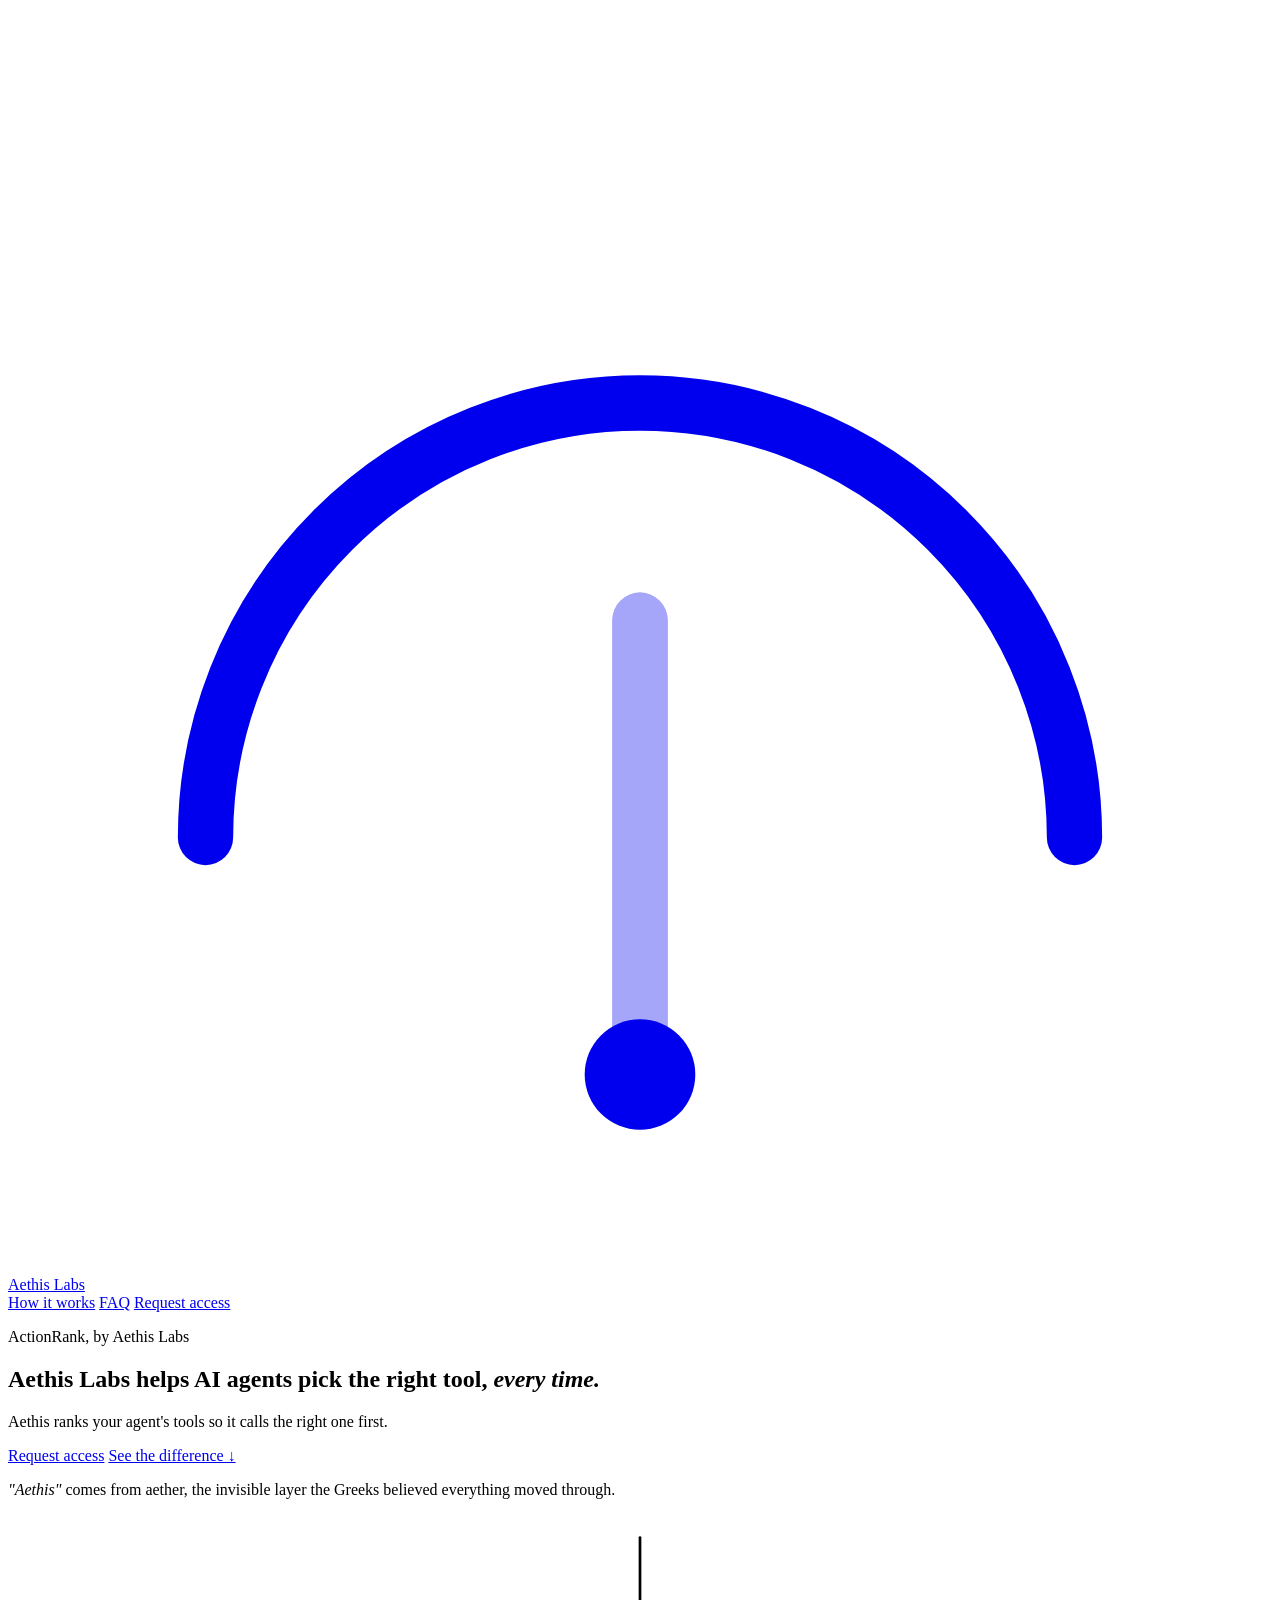
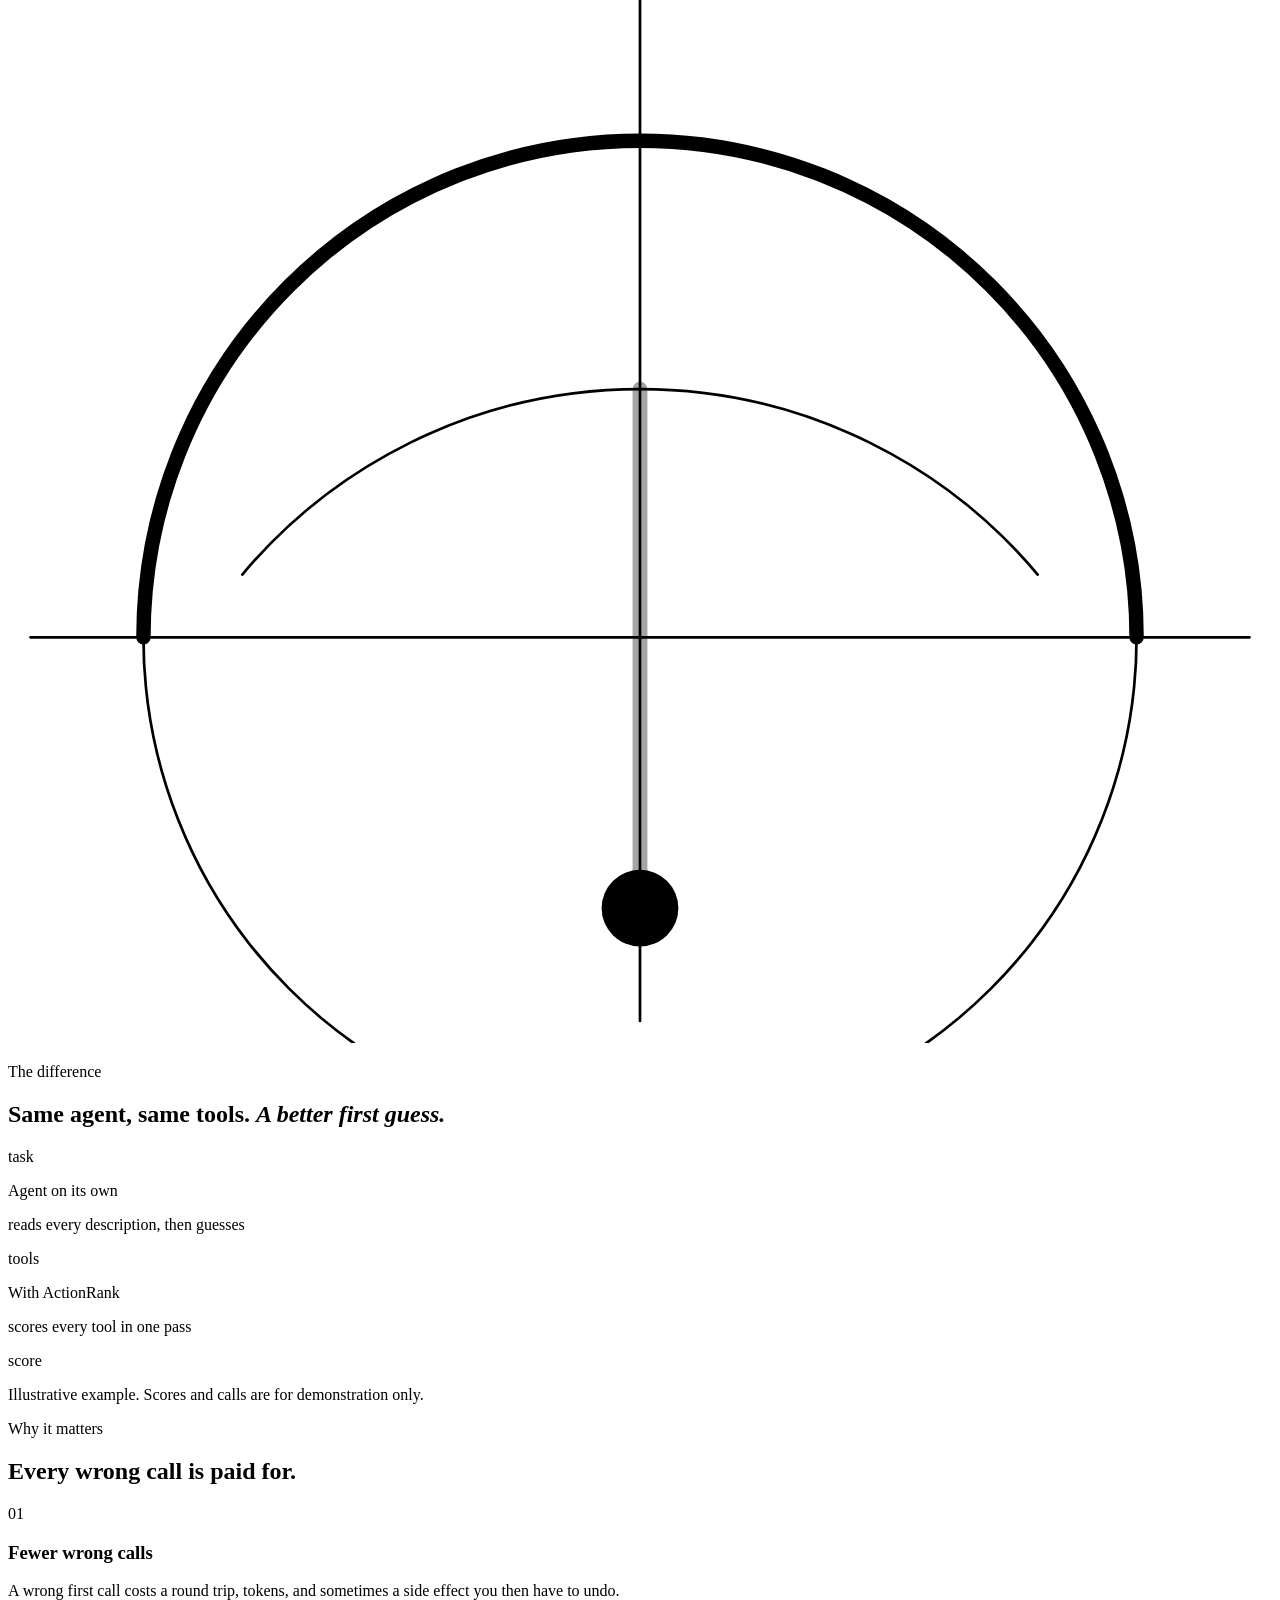
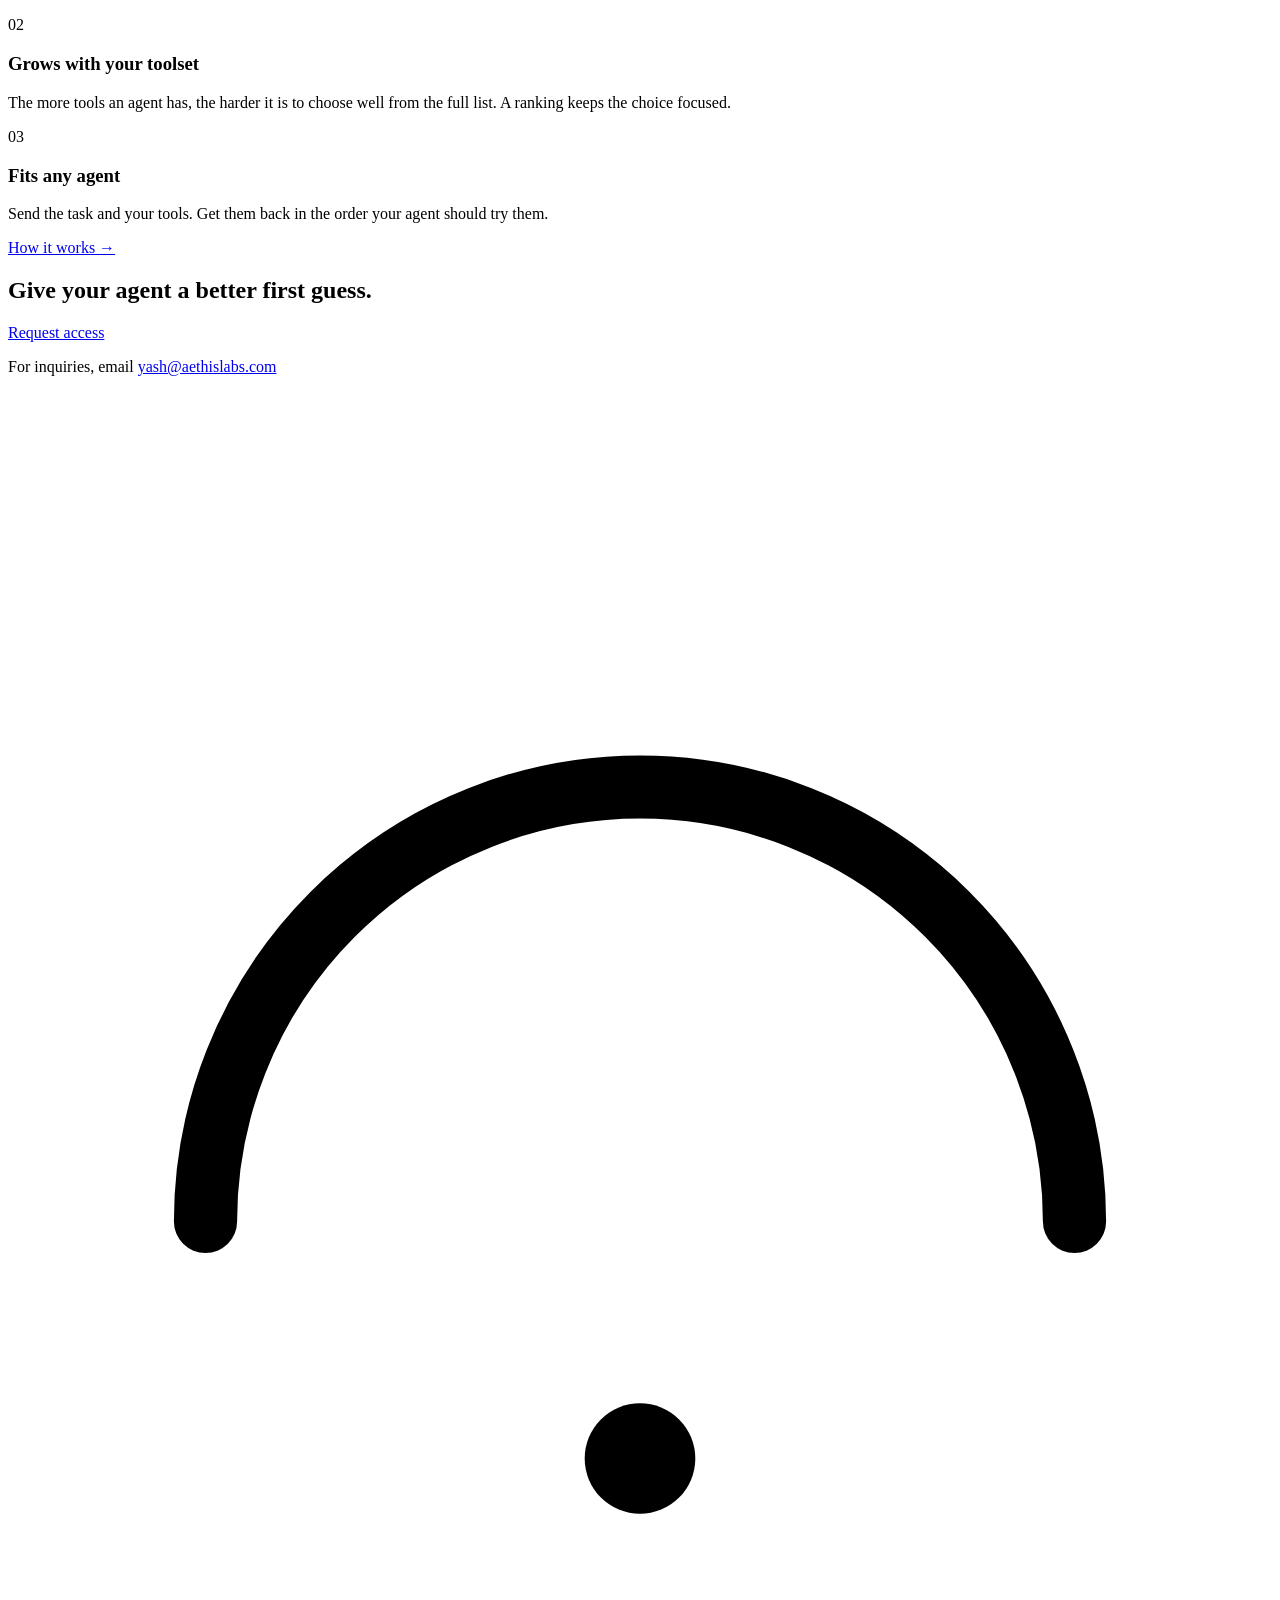
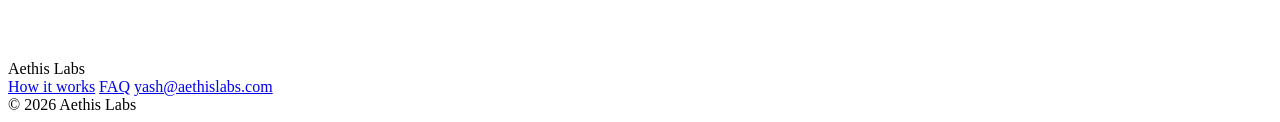
==== public/index.html @ 35ee0dd5 "feat: animated logo construction, split how-it-works and FAQ into pages Co-Authored-By: Claude Opus " ====
<!doctype html>
<html lang="en">
<head>
  <meta charset="utf-8">
  <meta name="viewport" content="width=device-width, initial-scale=1">
  <title>Aethis Labs</title>
  <meta name="description" content="Aethis Labs makes ActionRank, an API that ranks an AI agent's tools for a given task so it calls the right one first.">
  <link rel="icon" href="/favicon.svg" type="image/svg+xml">
  <link rel="preconnect" href="https://fonts.googleapis.com">
  <link rel="preconnect" href="https://fonts.gstatic.com" crossorigin>
  <link href="https://fonts.googleapis.com/css2?family=EB+Garamond:ital,wght@0,400;0,500;1,400&display=swap" rel="stylesheet">
  <link rel="stylesheet" href="/styles.css">
</head>
<body>
  <header class="site-header wrap">
    <a class="brand" href="/" aria-label="Aethis Labs home">
      <svg class="logo build" viewBox="0 0 32 32" fill="none" stroke-linecap="round" aria-hidden="true">
        <path class="b-arc" d="M5 21 A11 11 0 0 1 27 21" stroke="currentColor" stroke-width="1.4" pathLength="1"/>
        <g opacity=".35" stroke="currentColor" stroke-width="1.4">
          <line class="b-ray-l" x1="16" y1="27" x2="16" y2="15.5"/>
          <line class="b-ray-r" x1="16" y1="27" x2="16" y2="15.5"/>
        </g>
        <line class="b-ray-c" x1="16" y1="27" x2="16" y2="12.5" stroke="var(--accent)" stroke-width="1.6" pathLength="1"/>
        <circle class="b-star" cx="16" cy="10" r="2.4" fill="var(--accent)"/>
        <circle class="b-origin" cx="16" cy="27" r="1.4" fill="currentColor"/>
      </svg>
      <span>Aethis Labs</span>
    </a>
    <nav class="nav" aria-label="Primary">
      <a href="/how-it-works/">How it works</a>
      <a href="/faq/">FAQ</a>
      <a class="nav-cta" href="mailto:yash@aethislabs.com?subject=ActionRank%20access">Request access</a>
    </nav>
  </header>

  <main>
    <section class="hero wrap">
      <div class="hero-copy">
        <p class="eyebrow">ActionRank, by Aethis Labs</p>
        <h1>Aethis Labs helps AI agents pick the right tool, <em>every time.</em></h1>
        <p class="sub">Aethis ranks your agent's tools so it calls the right one first.</p>
        <div class="actions">
          <a class="button" href="mailto:yash@aethislabs.com?subject=ActionRank%20access">Request access</a>
          <a class="text-link" href="#demo">See the difference &darr;</a>
        </div>
        <p class="etymology"><em>"Aethis"</em> comes from aether, the invisible layer the Greeks believed everything moved through.</p>
      </div>

      <svg class="hero-mark build" viewBox="2 5 28 25" fill="none" stroke-linecap="round" aria-hidden="true">
        <g stroke="currentColor" stroke-width=".06">
          <circle class="b-guide" cx="16" cy="21" r="11" pathLength="1"/>
          <path class="b-guide b-guide-2" d="M7.19 19.61 A11.5 11.5 0 0 1 24.81 19.61" pathLength="1"/>
          <line class="b-guide" x1="2.5" y1="21" x2="29.5" y2="21" pathLength="1"/>
          <line class="b-guide b-guide-2" x1="16" y1="29.5" x2="16" y2="5.5" pathLength="1"/>
        </g>
        <path class="b-arc" d="M5 21 A11 11 0 0 1 27 21" stroke="currentColor" stroke-width=".32" pathLength="1"/>
        <g class="b-tracer"><circle cx="5" cy="21" r=".55" fill="var(--accent)"/></g>
        <g opacity=".35" stroke="currentColor" stroke-width=".32">
          <line class="b-ray-l" x1="16" y1="27" x2="16" y2="15.5"/>
          <line class="b-ray-r" x1="16" y1="27" x2="16" y2="15.5"/>
        </g>
        <line class="b-ray-c" x1="16" y1="27" x2="16" y2="12.5" stroke="var(--accent)" stroke-width=".38" pathLength="1"/>
        <circle class="b-ring" cx="16" cy="10" r="1.9" stroke="var(--accent)" stroke-width=".12"/>
        <circle class="b-star" cx="16" cy="10" r="1.9" fill="var(--accent)"/>
        <circle class="b-origin" cx="16" cy="27" r=".85" fill="currentColor"/>
      </svg>
    </section>

    <section class="section wrap" id="demo" aria-labelledby="demo-title">
      <div class="section-head">
        <p class="section-label">The difference</p>
        <h2 id="demo-title">Same agent, same tools. <em>A better first guess.</em></h2>
      </div>

      <div class="demo">
        <div class="demo-task">
          <span class="demo-label">task</span>
          <span class="demo-text" id="task-text"></span><span class="caret" aria-hidden="true"></span>
        </div>
        <div class="demo-cols">
          <div class="col col-reading" id="col-before">
            <div class="col-head">
              <div>
                <p class="col-title">Agent on its own</p>
                <p class="col-sub">reads every description, then guesses</p>
              </div>
              <span class="col-status" data-status></span>
            </div>
            <p class="dist-label">tools</p>
            <ol class="rows" data-rows></ol>
            <p class="log" data-log aria-hidden="true"></p>
            <div class="trail" data-trail></div>
          </div>
          <div class="col col-after" id="col-after">
            <div class="col-head">
              <div>
                <p class="col-title">With ActionRank</p>
                <p class="col-sub">scores every tool in one pass</p>
              </div>
              <span class="col-status" data-status></span>
            </div>
            <p class="dist-label">score</p>
            <ol class="rows" data-rows></ol>
            <p class="log" data-log aria-hidden="true"></p>
            <div class="trail" data-trail></div>
          </div>
        </div>
      </div>
      <p class="note">Illustrative example. Scores and calls are for demonstration only.</p>
    </section>

    <section class="section wrap" aria-labelledby="why-title">
      <div class="section-head">
        <p class="section-label">Why it matters</p>
        <h2 id="why-title">Every wrong call is paid for.</h2>
      </div>
      <div class="points">
        <div class="point">
          <span class="num">01</span>
          <h3>Fewer wrong calls</h3>
          <p>A wrong first call costs a round trip, tokens, and sometimes a side effect you then have to undo.</p>
        </div>
        <div class="point">
          <span class="num">02</span>
          <h3>Grows with your toolset</h3>
          <p>The more tools an agent has, the harder it is to choose well from the full list. A ranking keeps the choice focused.</p>
        </div>
        <div class="point">
          <span class="num">03</span>
          <h3>Fits any agent</h3>
          <p>Send the task and your tools. Get them back in the order your agent should try them.</p>
        </div>
      </div>
      <p class="more"><a class="text-link" href="/how-it-works/">How it works &rarr;</a></p>
    </section>

    <section class="closing wrap">
      <h2>Give your agent a better first guess.</h2>
      <a class="button" href="mailto:yash@aethislabs.com?subject=ActionRank%20access">Request access</a>
      <p class="contact">For inquiries, email <a href="mailto:yash@aethislabs.com">yash@aethislabs.com</a></p>
    </section>
  </main>

  <footer class="site-footer wrap">
    <span class="footer-brand">
      <svg class="logo" viewBox="0 0 32 32" fill="none" stroke-linecap="round" aria-hidden="true">
        <path d="M5 21 A11 11 0 0 1 27 21" stroke="currentColor" stroke-width="1.6"/>
        <line x1="16" y1="27" x2="16" y2="12.5" stroke="var(--accent)" stroke-width="1.8"/>
        <circle cx="16" cy="10" r="2.4" fill="var(--accent)"/>
        <circle cx="16" cy="27" r="1.4" fill="currentColor"/>
      </svg>
      Aethis Labs
    </span>
    <nav class="footer-nav" aria-label="Footer">
      <a href="/how-it-works/">How it works</a>
      <a href="/faq/">FAQ</a>
      <a href="mailto:yash@aethislabs.com">yash@aethislabs.com</a>
    </nav>
    <span>&copy; <span id="year">2026</span> Aethis Labs</span>
  </footer>

  <script src="/main.js"></script>
</body>
</html>
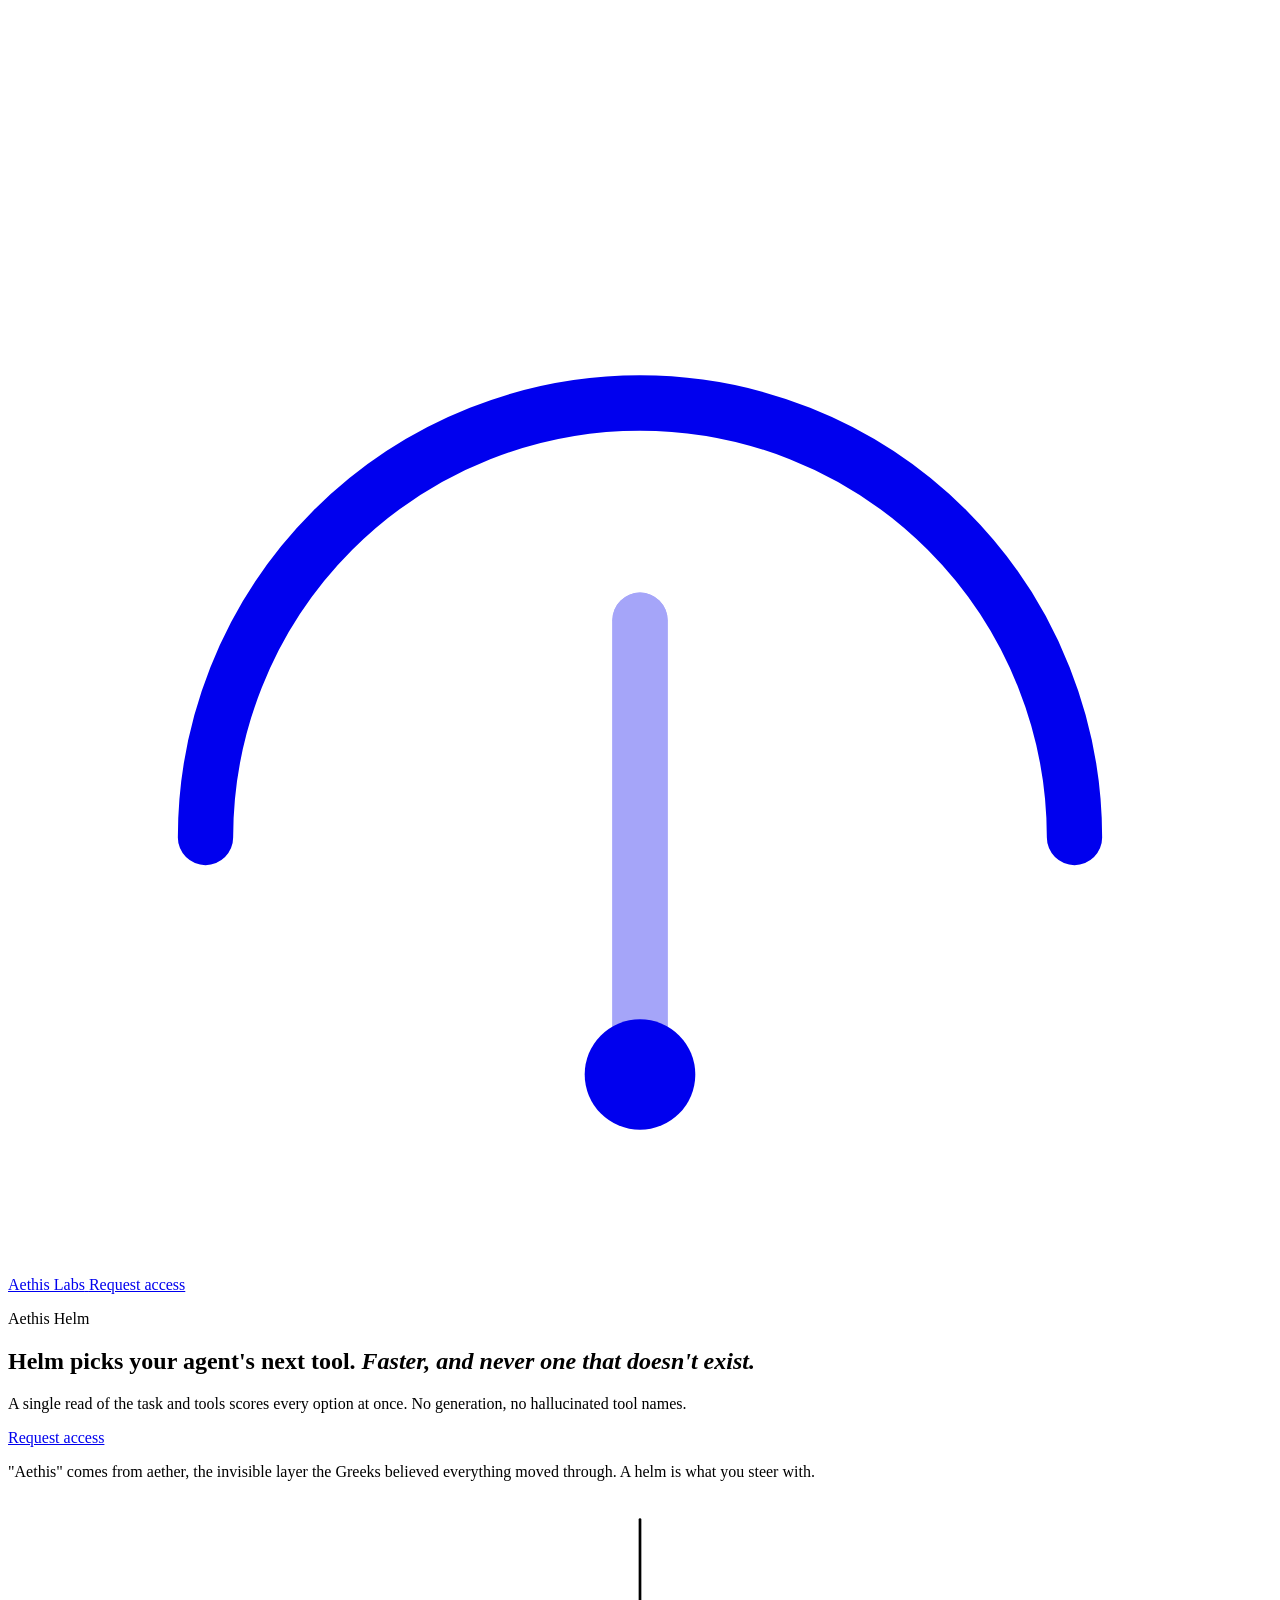
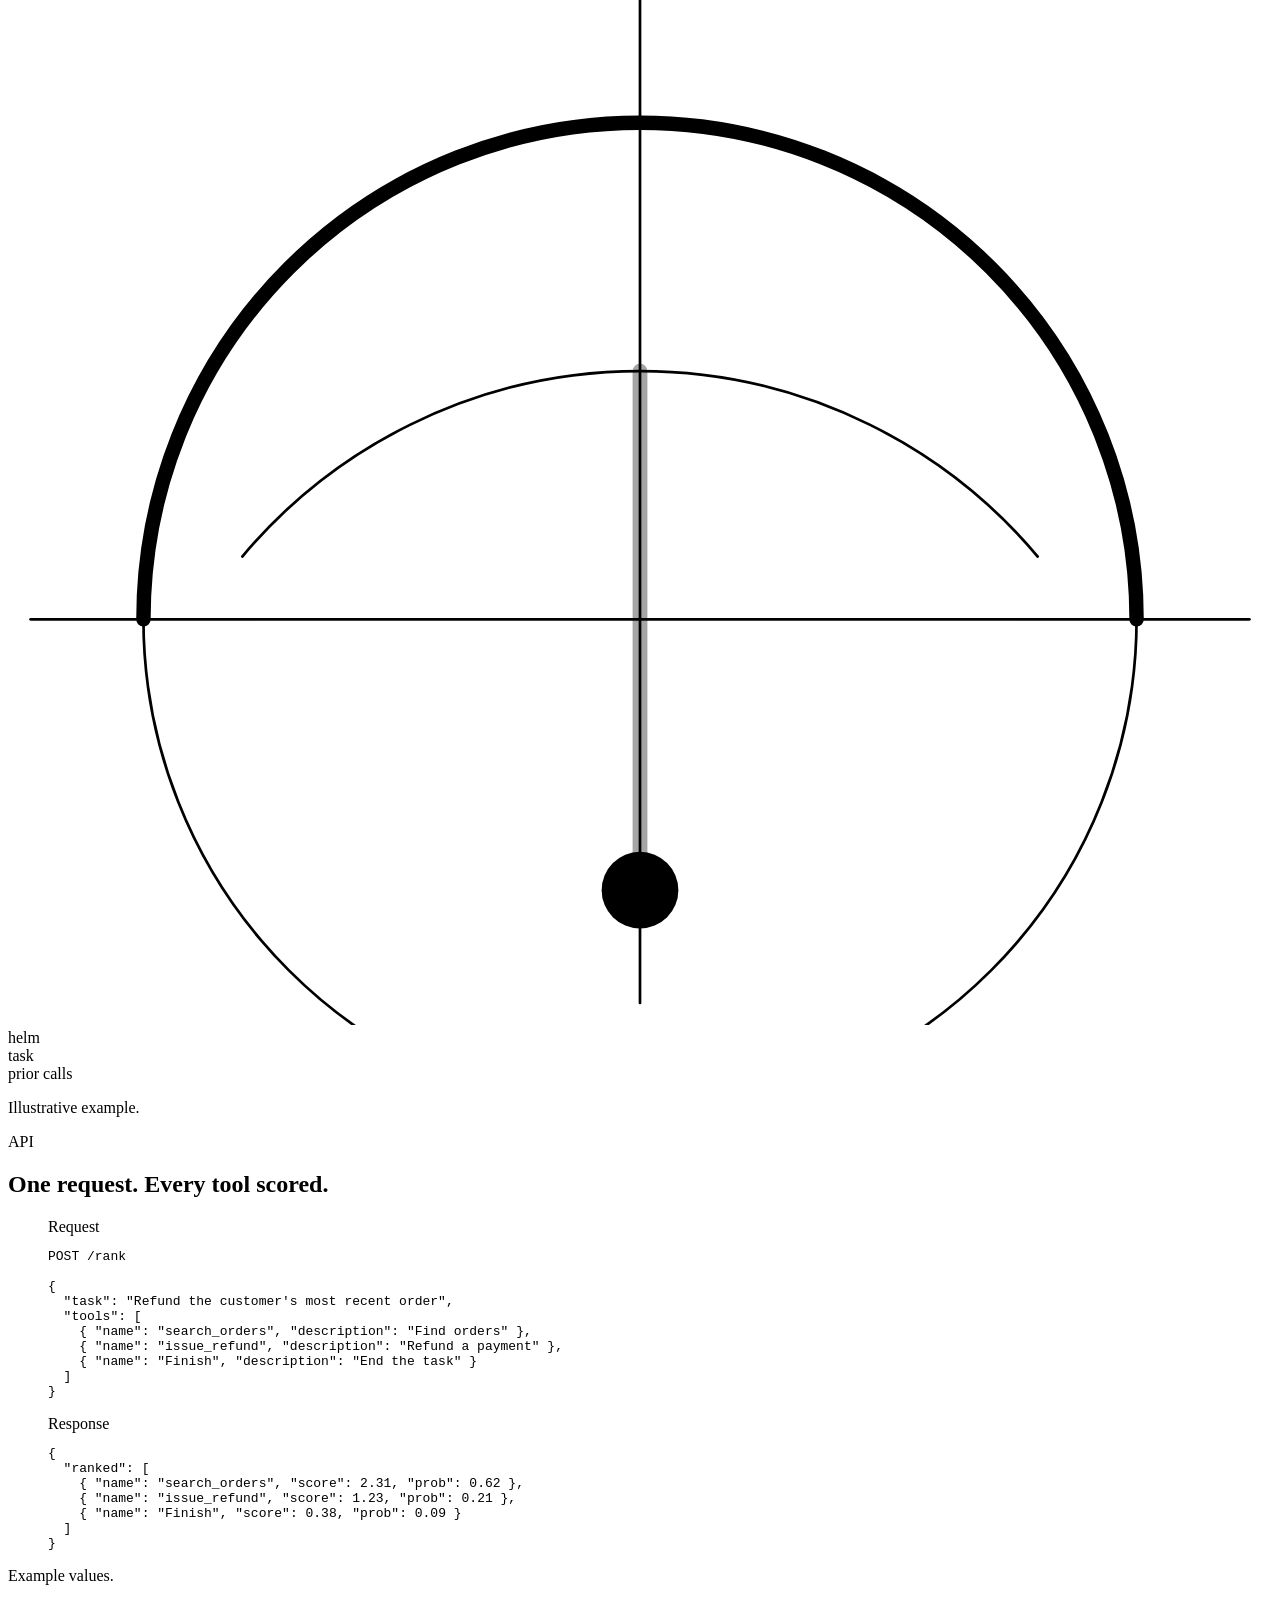
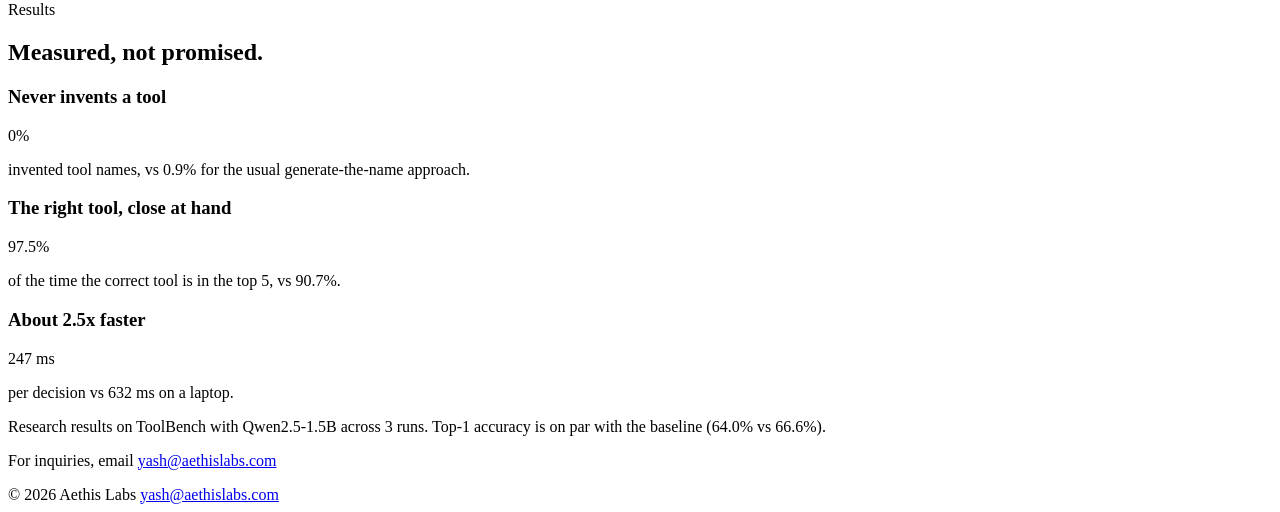
==== commit 014d32fe: "feat: redesign homepage for Aethis Helm Single-page layout with ranked-next-step demo, POST /rank ex" ====
--- a/public/index.html
+++ b/public/index.html
@@ -4,7 +4,8 @@
   <meta charset="utf-8">
   <meta name="viewport" content="width=device-width, initial-scale=1">
   <title>Aethis Labs</title>
-  <meta name="description" content="Aethis Labs makes ActionRank, an API that ranks an AI agent's tools for a given task so it calls the right one first.">
+  <meta name="description" content="Aethis Helm ranks an AI agent's tools for its next step. One read of the task and tools scores every option. No generation, no hallucinated tool names.">
+  <meta name="color-scheme" content="light dark">
   <link rel="icon" href="/favicon.svg" type="image/svg+xml">
   <link rel="preconnect" href="https://fonts.googleapis.com">
   <link rel="preconnect" href="https://fonts.gstatic.com" crossorigin>
@@ -26,24 +27,17 @@
       </svg>
       <span>Aethis Labs</span>
     </a>
-    <nav class="nav" aria-label="Primary">
-      <a href="/how-it-works/">How it works</a>
-      <a href="/faq/">FAQ</a>
-      <a class="nav-cta" href="mailto:yash@aethislabs.com?subject=ActionRank%20access">Request access</a>
-    </nav>
+    <a class="nav-cta" href="mailto:yash@aethislabs.com?subject=Aethis%20Helm%20access">Request access</a>
   </header>
 
   <main>
     <section class="hero wrap">
       <div class="hero-copy">
-        <p class="eyebrow">ActionRank, by Aethis Labs</p>
-        <h1>Aethis Labs helps AI agents pick the right tool, <em>every time.</em></h1>
-        <p class="sub">Aethis ranks your agent's tools so it calls the right one first.</p>
-        <div class="actions">
-          <a class="button" href="mailto:yash@aethislabs.com?subject=ActionRank%20access">Request access</a>
-          <a class="text-link" href="#demo">See the difference &darr;</a>
-        </div>
-        <p class="etymology"><em>"Aethis"</em> comes from aether, the invisible layer the Greeks believed everything moved through.</p>
+        <p class="eyebrow">Aethis Helm</p>
+        <h1>Helm picks your agent's next tool. <em>Faster, and never one that doesn't exist.</em></h1>
+        <p class="sub">A single read of the task and tools scores every option at once. No generation, no hallucinated tool names.</p>
+        <a class="button" href="mailto:yash@aethislabs.com?subject=Aethis%20Helm%20access">Request access</a>
+        <p class="etymology">"Aethis" comes from aether, the invisible layer the Greeks believed everything moved through. A helm is what you steer with.</p>
       </div>
 
       <svg class="hero-mark build" viewBox="2 5 28 25" fill="none" stroke-linecap="round" aria-hidden="true">
@@ -66,97 +60,91 @@
       </svg>
     </section>
 
-    <section class="section wrap" id="demo" aria-labelledby="demo-title">
-      <div class="section-head">
-        <p class="section-label">The difference</p>
-        <h2 id="demo-title">Same agent, same tools. <em>A better first guess.</em></h2>
+    <section class="demo-section wrap" aria-label="Aethis Helm demo">
+      <div class="demo">
+        <div class="demo-bar">
+          <span>helm</span>
+          <span class="demo-status" id="demo-status"></span>
+        </div>
+        <div class="demo-field">
+          <span class="field-label">task</span>
+          <span class="field-value"><span id="task-text"></span><span class="caret" aria-hidden="true"></span></span>
+        </div>
+        <div class="demo-field">
+          <span class="field-label">prior calls</span>
+          <span class="field-value prior" id="prior-calls"></span>
+        </div>
+        <ol class="rows" id="tool-list"></ol>
       </div>
-
-      <div class="demo">
-        <div class="demo-task">
-          <span class="demo-label">task</span>
-          <span class="demo-text" id="task-text"></span><span class="caret" aria-hidden="true"></span>
-        </div>
-        <div class="demo-cols">
-          <div class="col col-reading" id="col-before">
-            <div class="col-head">
-              <div>
-                <p class="col-title">Agent on its own</p>
-                <p class="col-sub">reads every description, then guesses</p>
-              </div>
-              <span class="col-status" data-status></span>
-            </div>
-            <p class="dist-label">tools</p>
-            <ol class="rows" data-rows></ol>
-            <p class="log" data-log aria-hidden="true"></p>
-            <div class="trail" data-trail></div>
-          </div>
-          <div class="col col-after" id="col-after">
-            <div class="col-head">
-              <div>
-                <p class="col-title">With ActionRank</p>
-                <p class="col-sub">scores every tool in one pass</p>
-              </div>
-              <span class="col-status" data-status></span>
-            </div>
-            <p class="dist-label">score</p>
-            <ol class="rows" data-rows></ol>
-            <p class="log" data-log aria-hidden="true"></p>
-            <div class="trail" data-trail></div>
-          </div>
-        </div>
-      </div>
-      <p class="note">Illustrative example. Scores and calls are for demonstration only.</p>
+      <p class="note">Illustrative example.</p>
     </section>
 
-    <section class="section wrap" aria-labelledby="why-title">
+    <section class="api wrap" aria-labelledby="api-title">
       <div class="section-head">
-        <p class="section-label">Why it matters</p>
-        <h2 id="why-title">Every wrong call is paid for.</h2>
+        <p class="section-label">API</p>
+        <h2 id="api-title">One request. Every tool scored.</h2>
+      </div>
+      <div class="code-pair">
+        <figure class="code">
+          <figcaption>Request</figcaption>
+<pre><code><span class="k">POST</span> /rank
+
+{
+  <span class="p">"task"</span>: <span class="s">"Refund the customer's most recent order"</span>,
+  <span class="p">"tools"</span>: [
+    { <span class="p">"name"</span>: <span class="s">"search_orders"</span>, <span class="p">"description"</span>: <span class="s">"Find orders"</span> },
+    { <span class="p">"name"</span>: <span class="s">"issue_refund"</span>, <span class="p">"description"</span>: <span class="s">"Refund a payment"</span> },
+    { <span class="p">"name"</span>: <span class="s">"Finish"</span>, <span class="p">"description"</span>: <span class="s">"End the task"</span> }
+  ]
+}</code></pre>
+        </figure>
+        <figure class="code">
+          <figcaption>Response</figcaption>
+<pre><code>{
+  <span class="p">"ranked"</span>: [
+    { <span class="p">"name"</span>: <span class="s">"search_orders"</span>, <span class="p">"score"</span>: <span class="n">2.31</span>, <span class="p">"prob"</span>: <span class="n">0.62</span> },
+    { <span class="p">"name"</span>: <span class="s">"issue_refund"</span>, <span class="p">"score"</span>: <span class="n">1.23</span>, <span class="p">"prob"</span>: <span class="n">0.21</span> },
+    { <span class="p">"name"</span>: <span class="s">"Finish"</span>, <span class="p">"score"</span>: <span class="n">0.38</span>, <span class="p">"prob"</span>: <span class="n">0.09</span> }
+  ]
+}</code></pre>
+        </figure>
+      </div>
+      <p class="note">Example values.</p>
+    </section>
+
+    <section class="results wrap" aria-labelledby="results-title">
+      <div class="section-head">
+        <p class="section-label">Results</p>
+        <h2 id="results-title">Measured, not promised.</h2>
       </div>
       <div class="points">
         <div class="point">
-          <span class="num">01</span>
-          <h3>Fewer wrong calls</h3>
-          <p>A wrong first call costs a round trip, tokens, and sometimes a side effect you then have to undo.</p>
+          <h3>Never invents a tool</h3>
+          <p class="figure">0%</p>
+          <p>invented tool names, vs 0.9% for the usual generate-the-name approach.</p>
         </div>
         <div class="point">
-          <span class="num">02</span>
-          <h3>Grows with your toolset</h3>
-          <p>The more tools an agent has, the harder it is to choose well from the full list. A ranking keeps the choice focused.</p>
+          <h3>The right tool, close at hand</h3>
+          <p class="figure">97.5%</p>
+          <p>of the time the correct tool is in the top 5, vs 90.7%.</p>
         </div>
         <div class="point">
-          <span class="num">03</span>
-          <h3>Fits any agent</h3>
-          <p>Send the task and your tools. Get them back in the order your agent should try them.</p>
+          <h3>About 2.5x faster</h3>
+          <p class="figure">247 ms</p>
+          <p>per decision vs 632 ms on a laptop.</p>
         </div>
       </div>
-      <p class="more"><a class="text-link" href="/how-it-works/">How it works &rarr;</a></p>
+      <p class="caption">Research results on ToolBench with Qwen2.5-1.5B across 3 runs. Top-1 accuracy is on par with the baseline (64.0% vs 66.6%).</p>
     </section>
 
-    <section class="closing wrap">
-      <h2>Give your agent a better first guess.</h2>
-      <a class="button" href="mailto:yash@aethislabs.com?subject=ActionRank%20access">Request access</a>
-      <p class="contact">For inquiries, email <a href="mailto:yash@aethislabs.com">yash@aethislabs.com</a></p>
+    <section class="contact wrap">
+      <p>For inquiries, email <a href="mailto:yash@aethislabs.com">yash@aethislabs.com</a></p>
     </section>
   </main>
 
   <footer class="site-footer wrap">
-    <span class="footer-brand">
-      <svg class="logo" viewBox="0 0 32 32" fill="none" stroke-linecap="round" aria-hidden="true">
-        <path d="M5 21 A11 11 0 0 1 27 21" stroke="currentColor" stroke-width="1.6"/>
-        <line x1="16" y1="27" x2="16" y2="12.5" stroke="var(--accent)" stroke-width="1.8"/>
-        <circle cx="16" cy="10" r="2.4" fill="var(--accent)"/>
-        <circle cx="16" cy="27" r="1.4" fill="currentColor"/>
-      </svg>
-      Aethis Labs
-    </span>
-    <nav class="footer-nav" aria-label="Footer">
-      <a href="/how-it-works/">How it works</a>
-      <a href="/faq/">FAQ</a>
-      <a href="mailto:yash@aethislabs.com">yash@aethislabs.com</a>
-    </nav>
     <span>&copy; <span id="year">2026</span> Aethis Labs</span>
+    <a href="mailto:yash@aethislabs.com">yash@aethislabs.com</a>
   </footer>
 
   <script src="/main.js"></script>
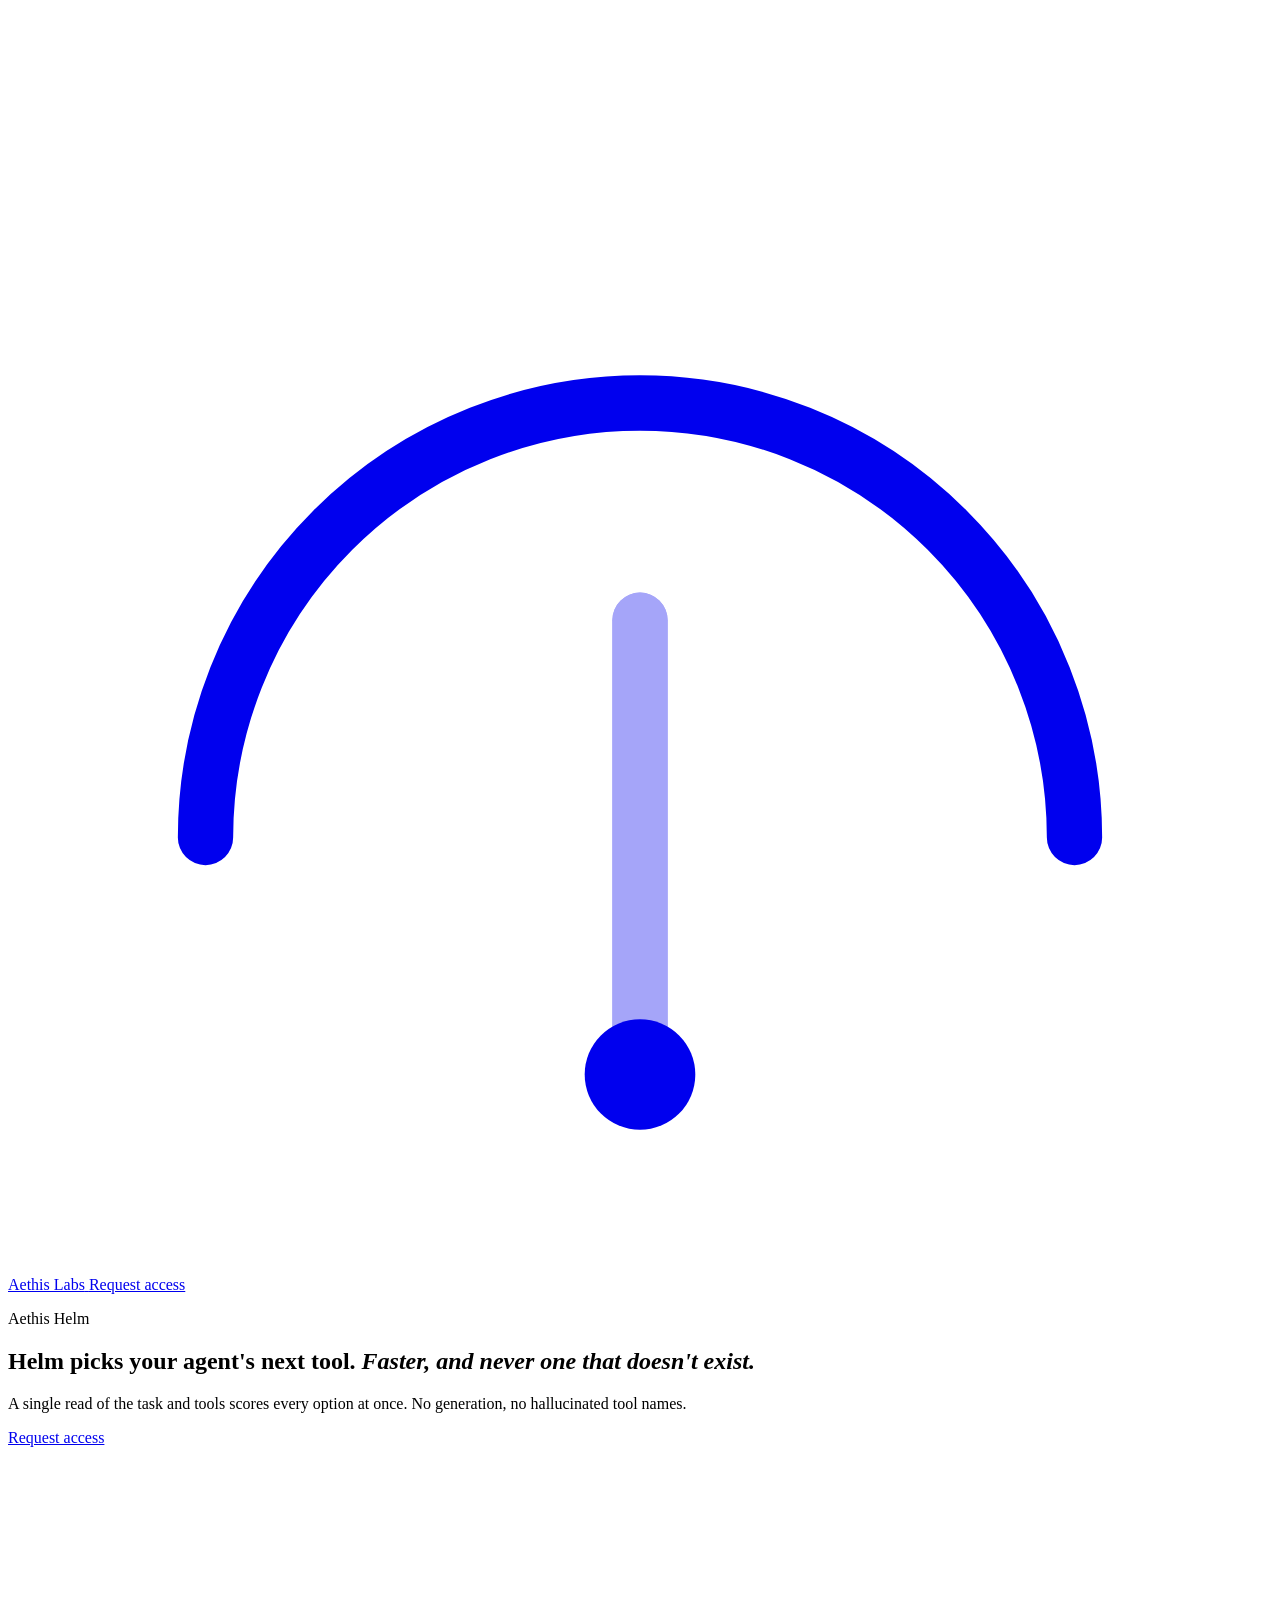
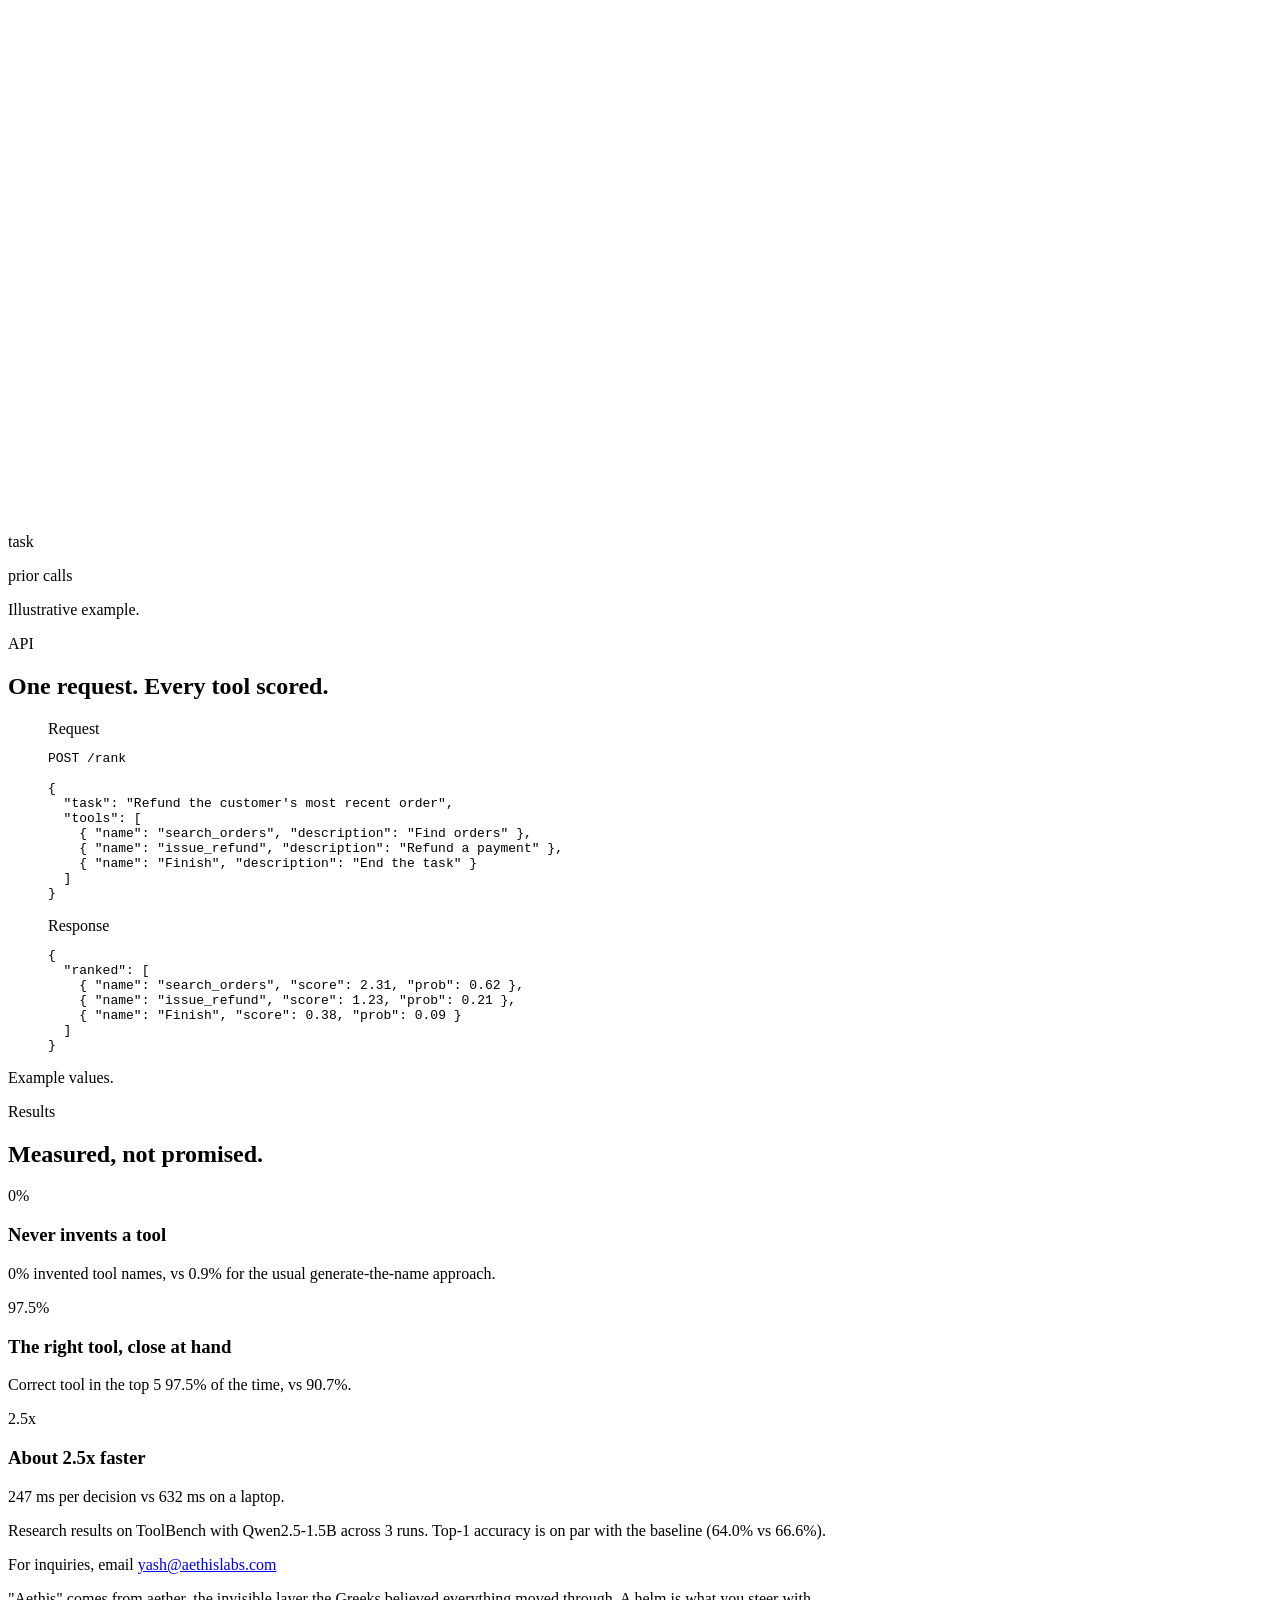
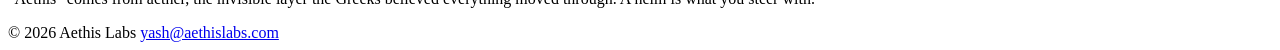
==== commit 69bebd6a: "feat: celestial dome demo and centered editorial layout Tools sit as points on a sky arc, rays grow " ====
--- a/public/index.html
+++ b/public/index.html
@@ -32,58 +32,40 @@
 
   <main>
     <section class="hero wrap">
-      <div class="hero-copy">
-        <p class="eyebrow">Aethis Helm</p>
-        <h1>Helm picks your agent's next tool. <em>Faster, and never one that doesn't exist.</em></h1>
-        <p class="sub">A single read of the task and tools scores every option at once. No generation, no hallucinated tool names.</p>
-        <a class="button" href="mailto:yash@aethislabs.com?subject=Aethis%20Helm%20access">Request access</a>
-        <p class="etymology">"Aethis" comes from aether, the invisible layer the Greeks believed everything moved through. A helm is what you steer with.</p>
-      </div>
-
-      <svg class="hero-mark build" viewBox="2 5 28 25" fill="none" stroke-linecap="round" aria-hidden="true">
-        <g stroke="currentColor" stroke-width=".06">
-          <circle class="b-guide" cx="16" cy="21" r="11" pathLength="1"/>
-          <path class="b-guide b-guide-2" d="M7.19 19.61 A11.5 11.5 0 0 1 24.81 19.61" pathLength="1"/>
-          <line class="b-guide" x1="2.5" y1="21" x2="29.5" y2="21" pathLength="1"/>
-          <line class="b-guide b-guide-2" x1="16" y1="29.5" x2="16" y2="5.5" pathLength="1"/>
-        </g>
-        <path class="b-arc" d="M5 21 A11 11 0 0 1 27 21" stroke="currentColor" stroke-width=".32" pathLength="1"/>
-        <g class="b-tracer"><circle cx="5" cy="21" r=".55" fill="var(--accent)"/></g>
-        <g opacity=".35" stroke="currentColor" stroke-width=".32">
-          <line class="b-ray-l" x1="16" y1="27" x2="16" y2="15.5"/>
-          <line class="b-ray-r" x1="16" y1="27" x2="16" y2="15.5"/>
-        </g>
-        <line class="b-ray-c" x1="16" y1="27" x2="16" y2="12.5" stroke="var(--accent)" stroke-width=".38" pathLength="1"/>
-        <circle class="b-ring" cx="16" cy="10" r="1.9" stroke="var(--accent)" stroke-width=".12"/>
-        <circle class="b-star" cx="16" cy="10" r="1.9" fill="var(--accent)"/>
-        <circle class="b-origin" cx="16" cy="27" r=".85" fill="currentColor"/>
-      </svg>
+      <p class="eyebrow">Aethis Helm</p>
+      <h1>Helm picks your agent's next tool. <em>Faster, and never one that doesn't exist.</em></h1>
+      <p class="sub">A single read of the task and tools scores every option at once. No generation, no hallucinated tool names.</p>
+      <a class="button" href="mailto:yash@aethislabs.com?subject=Aethis%20Helm%20access">Request access</a>
     </section>
 
-    <section class="demo-section wrap" aria-label="Aethis Helm demo">
-      <div class="demo">
-        <div class="demo-bar">
-          <span>helm</span>
-          <span class="demo-status" id="demo-status"></span>
-        </div>
-        <div class="demo-field">
-          <span class="field-label">task</span>
-          <span class="field-value"><span id="task-text"></span><span class="caret" aria-hidden="true"></span></span>
-        </div>
-        <div class="demo-field">
-          <span class="field-label">prior calls</span>
-          <span class="field-value prior" id="prior-calls"></span>
-        </div>
+    <section class="sky" aria-label="Aethis Helm demo">
+      <svg class="dome" id="dome" viewBox="0 0 1000 500" fill="none" stroke-linecap="round" aria-hidden="true">
+        <g class="sky-lines">
+          <line class="sky-draw" x1="60" y1="470" x2="940" y2="470" pathLength="1"/>
+          <path class="sky-draw sky-faint" d="M360 470 A140 140 0 0 1 640 470" pathLength="1"/>
+          <path class="sky-draw sky-faint" d="M250 470 A250 250 0 0 1 750 470" pathLength="1"/>
+          <path class="sky-draw sky-main" d="M140 470 A360 360 0 0 1 860 470" pathLength="1"/>
+        </g>
+        <g id="rays"></g>
+        <line class="needle" id="needle" x1="500" y1="470" x2="500" y2="122" pathLength="1"/>
+        <circle class="ring" id="ring" cx="500" cy="110" r="10"/>
+        <g id="points"></g>
+        <g id="labels"></g>
+        <circle class="origin" cx="500" cy="470" r="6"/>
+      </svg>
+
+      <div class="readout wrap">
+        <p class="status" id="demo-status">&nbsp;</p>
+        <p class="task"><span class="field-label">task</span><span id="task-text"></span><span class="caret" aria-hidden="true"></span></p>
+        <p class="prior"><span class="field-label">prior calls</span><span id="prior-calls"></span></p>
         <ol class="rows" id="tool-list"></ol>
+        <p class="note">Illustrative example.</p>
       </div>
-      <p class="note">Illustrative example.</p>
     </section>
 
     <section class="api wrap" aria-labelledby="api-title">
-      <div class="section-head">
-        <p class="section-label">API</p>
-        <h2 id="api-title">One request. Every tool scored.</h2>
-      </div>
+      <p class="section-label">API</p>
+      <h2 id="api-title">One request. Every tool scored.</h2>
       <div class="code-pair">
         <figure class="code">
           <figcaption>Request</figcaption>
@@ -113,25 +95,23 @@
     </section>
 
     <section class="results wrap" aria-labelledby="results-title">
-      <div class="section-head">
-        <p class="section-label">Results</p>
-        <h2 id="results-title">Measured, not promised.</h2>
-      </div>
+      <p class="section-label">Results</p>
+      <h2 id="results-title">Measured, not promised.</h2>
       <div class="points">
         <div class="point">
+          <p class="figure">0%</p>
           <h3>Never invents a tool</h3>
-          <p class="figure">0%</p>
-          <p>invented tool names, vs 0.9% for the usual generate-the-name approach.</p>
+          <p>0% invented tool names, vs 0.9% for the usual generate-the-name approach.</p>
         </div>
         <div class="point">
+          <p class="figure">97.5%</p>
           <h3>The right tool, close at hand</h3>
-          <p class="figure">97.5%</p>
-          <p>of the time the correct tool is in the top 5, vs 90.7%.</p>
+          <p>Correct tool in the top 5 97.5% of the time, vs 90.7%.</p>
         </div>
         <div class="point">
+          <p class="figure">2.5x</p>
           <h3>About 2.5x faster</h3>
-          <p class="figure">247 ms</p>
-          <p>per decision vs 632 ms on a laptop.</p>
+          <p>247 ms per decision vs 632 ms on a laptop.</p>
         </div>
       </div>
       <p class="caption">Research results on ToolBench with Qwen2.5-1.5B across 3 runs. Top-1 accuracy is on par with the baseline (64.0% vs 66.6%).</p>
@@ -139,6 +119,7 @@
 
     <section class="contact wrap">
       <p>For inquiries, email <a href="mailto:yash@aethislabs.com">yash@aethislabs.com</a></p>
+      <p class="etymology">"Aethis" comes from aether, the invisible layer the Greeks believed everything moved through. A helm is what you steer with.</p>
     </section>
   </main>
 
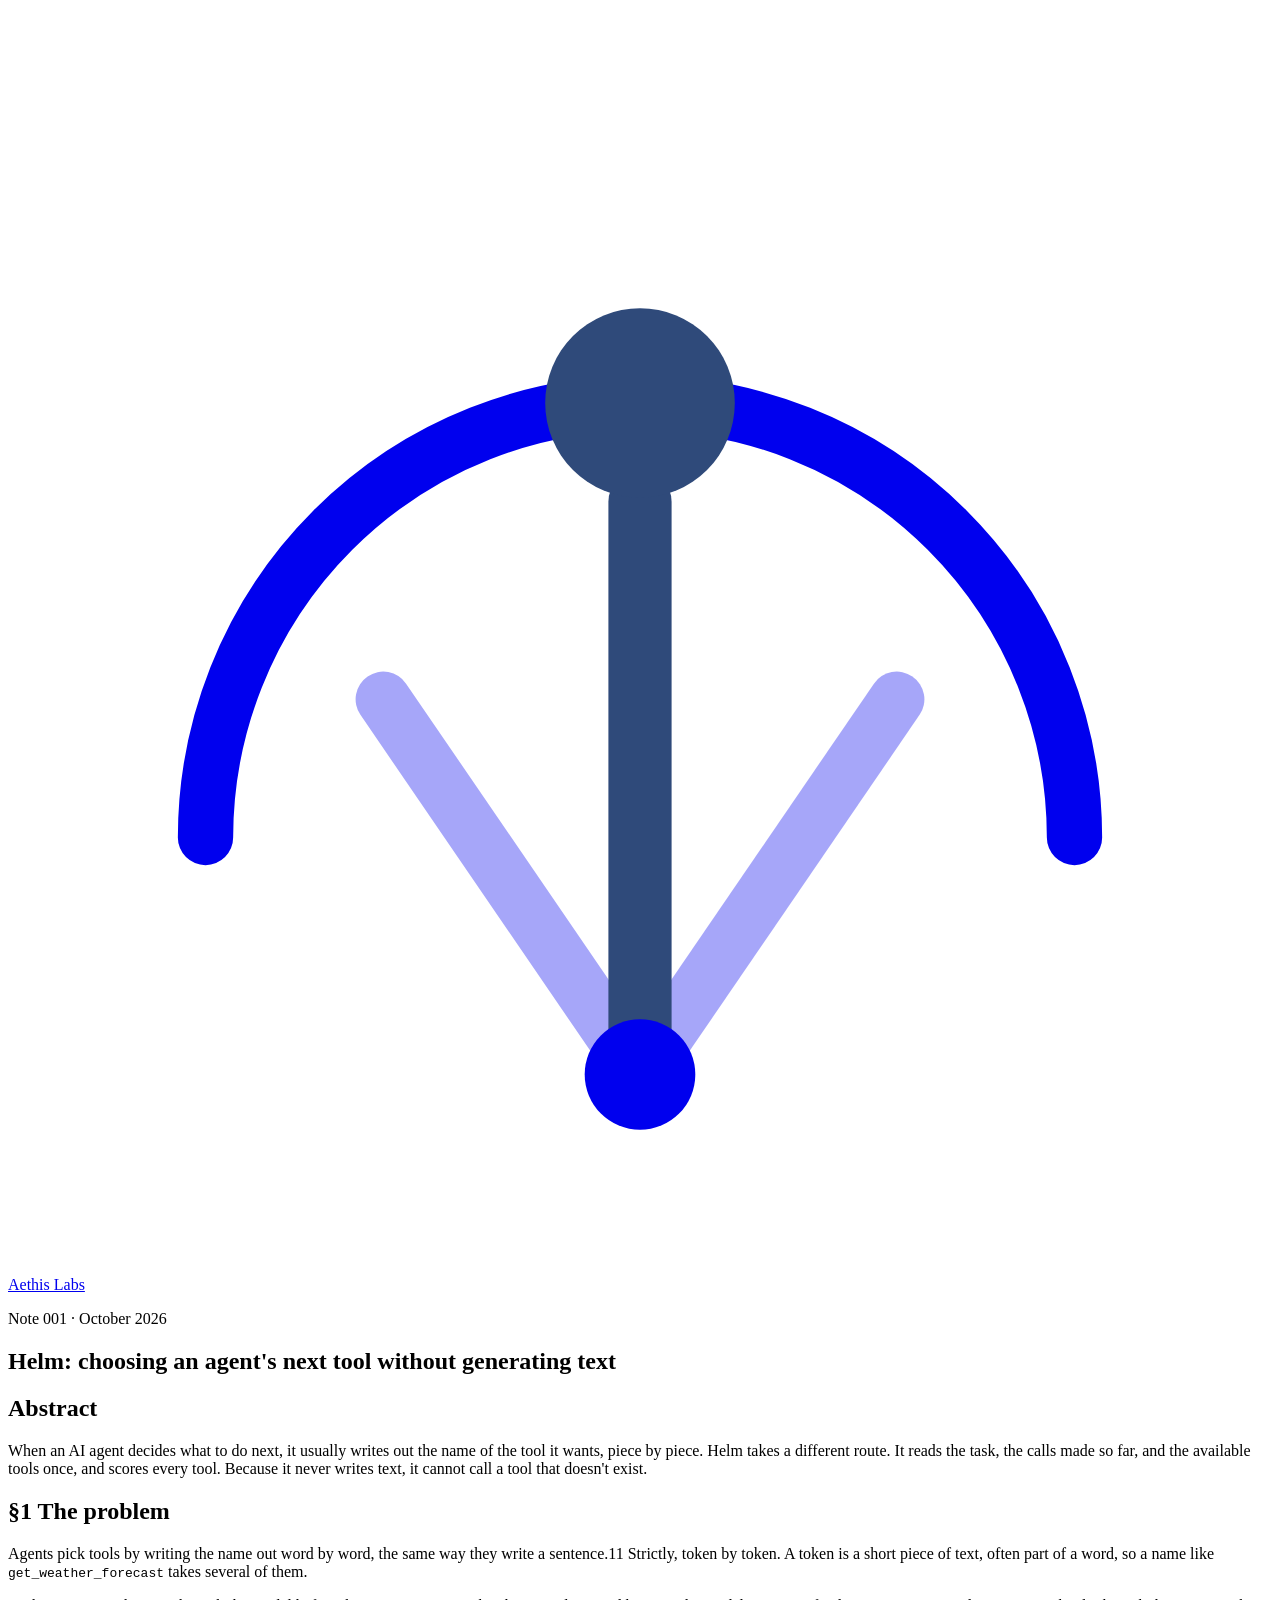
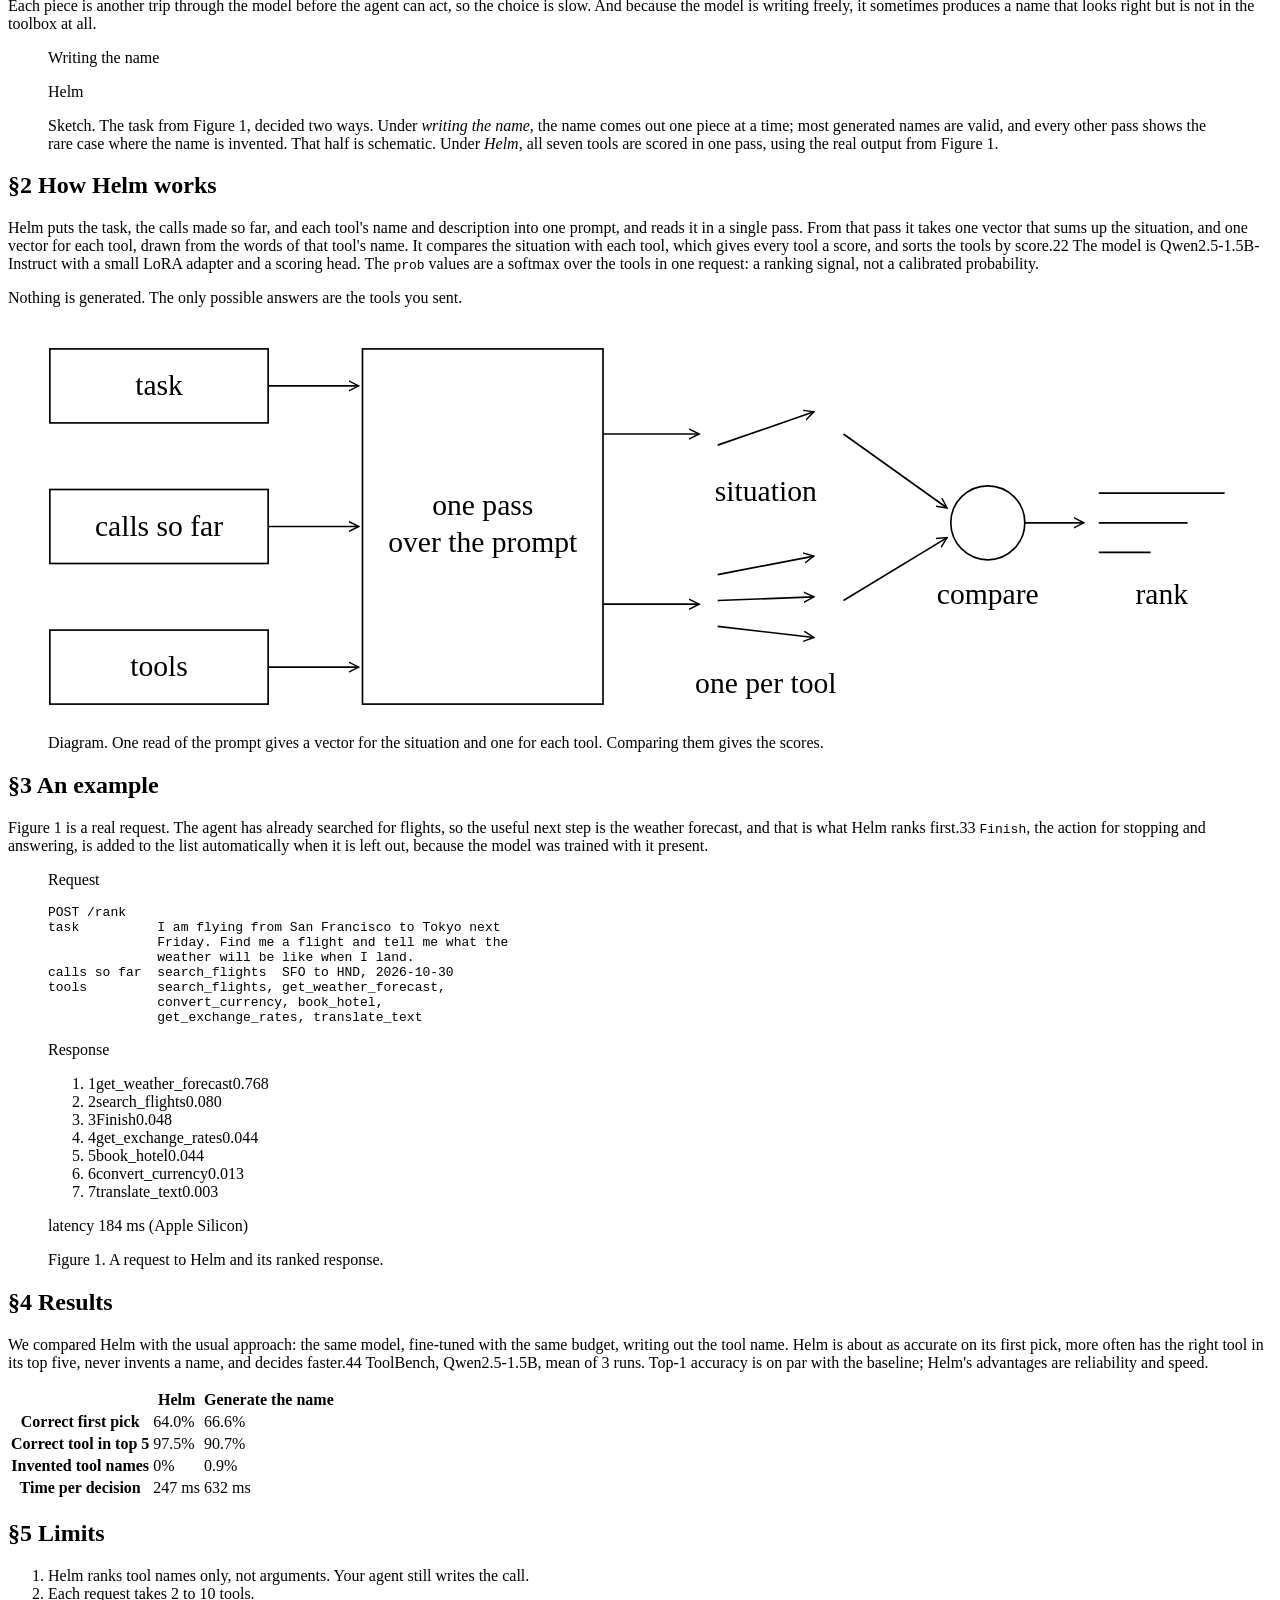
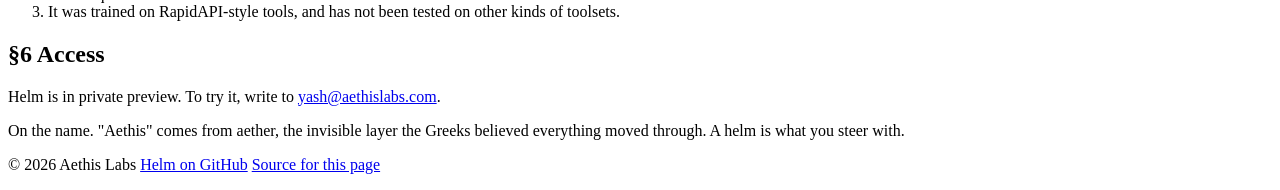
==== commit 2e99759e: "feat: rebuild homepage as a typeset technical note Single left-aligned column with numbered sections" ====
--- a/public/index.html
+++ b/public/index.html
@@ -3,9 +3,9 @@
 <head>
   <meta charset="utf-8">
   <meta name="viewport" content="width=device-width, initial-scale=1">
-  <title>Aethis Labs</title>
-  <meta name="description" content="Aethis Helm ranks an AI agent's tools for its next step. One read of the task and tools scores every option. No generation, no hallucinated tool names.">
-  <meta name="color-scheme" content="light dark">
+  <title>Helm: choosing an agent's next tool without generating text · Aethis Labs</title>
+  <meta name="description" content="Helm reads the task, the calls made so far, and the available tools once, and scores every tool. Because it never writes text, it cannot call a tool that doesn't exist.">
+  <meta name="color-scheme" content="light">
   <link rel="icon" href="/favicon.svg" type="image/svg+xml">
   <link rel="preconnect" href="https://fonts.googleapis.com">
   <link rel="preconnect" href="https://fonts.gstatic.com" crossorigin>
@@ -13,120 +13,174 @@
   <link rel="stylesheet" href="/styles.css">
 </head>
 <body>
-  <header class="site-header wrap">
-    <a class="brand" href="/" aria-label="Aethis Labs home">
-      <svg class="logo build" viewBox="0 0 32 32" fill="none" stroke-linecap="round" aria-hidden="true">
-        <path class="b-arc" d="M5 21 A11 11 0 0 1 27 21" stroke="currentColor" stroke-width="1.4" pathLength="1"/>
-        <g opacity=".35" stroke="currentColor" stroke-width="1.4">
-          <line class="b-ray-l" x1="16" y1="27" x2="16" y2="15.5"/>
-          <line class="b-ray-r" x1="16" y1="27" x2="16" y2="15.5"/>
-        </g>
-        <line class="b-ray-c" x1="16" y1="27" x2="16" y2="12.5" stroke="var(--accent)" stroke-width="1.6" pathLength="1"/>
-        <circle class="b-star" cx="16" cy="10" r="2.4" fill="var(--accent)"/>
-        <circle class="b-origin" cx="16" cy="27" r="1.4" fill="currentColor"/>
-      </svg>
-      <span>Aethis Labs</span>
-    </a>
-    <a class="nav-cta" href="mailto:yash@aethislabs.com?subject=Aethis%20Helm%20access">Request access</a>
-  </header>
+  <div class="page">
+    <header class="masthead">
+      <a class="brand" href="/" aria-label="Aethis Labs home">
+        <svg class="logo" viewBox="0 0 32 32" fill="none" stroke-linecap="round" aria-hidden="true">
+          <path d="M5 21 A11 11 0 0 1 27 21" stroke="currentColor" stroke-width="1.4"/>
+          <line x1="16" y1="27" x2="9.5" y2="17.5" stroke="currentColor" stroke-width="1.4" opacity=".35"/>
+          <line x1="16" y1="27" x2="22.5" y2="17.5" stroke="currentColor" stroke-width="1.4" opacity=".35"/>
+          <line x1="16" y1="27" x2="16" y2="12.5" stroke="#2f4a7a" stroke-width="1.6"/>
+          <circle cx="16" cy="10" r="2.4" fill="#2f4a7a"/>
+          <circle cx="16" cy="27" r="1.4" fill="currentColor"/>
+        </svg>
+        <span class="sc">Aethis Labs</span>
+      </a>
+      <p class="dateline sc">Note 001 &middot; October 2026</p>
+    </header>
 
-  <main>
-    <section class="hero wrap">
-      <p class="eyebrow">Aethis Helm</p>
-      <h1>Helm picks your agent's next tool. <em>Faster, and never one that doesn't exist.</em></h1>
-      <p class="sub">A single read of the task and tools scores every option at once. No generation, no hallucinated tool names.</p>
-      <a class="button" href="mailto:yash@aethislabs.com?subject=Aethis%20Helm%20access">Request access</a>
-    </section>
+    <article>
+      <h1>Helm: choosing an agent's next tool without generating text</h1>
 
-    <section class="sky" aria-label="Aethis Helm demo">
-      <svg class="dome" id="dome" viewBox="0 0 1000 500" fill="none" stroke-linecap="round" aria-hidden="true">
-        <g class="sky-lines">
-          <line class="sky-draw" x1="60" y1="470" x2="940" y2="470" pathLength="1"/>
-          <path class="sky-draw sky-faint" d="M360 470 A140 140 0 0 1 640 470" pathLength="1"/>
-          <path class="sky-draw sky-faint" d="M250 470 A250 250 0 0 1 750 470" pathLength="1"/>
-          <path class="sky-draw sky-main" d="M140 470 A360 360 0 0 1 860 470" pathLength="1"/>
-        </g>
-        <g id="rays"></g>
-        <line class="needle" id="needle" x1="500" y1="470" x2="500" y2="122" pathLength="1"/>
-        <circle class="ring" id="ring" cx="500" cy="110" r="10"/>
-        <g id="points"></g>
-        <g id="labels"></g>
-        <circle class="origin" cx="500" cy="470" r="6"/>
-      </svg>
+      <section class="abstract">
+        <h2 class="sc">Abstract</h2>
+        <p>When an AI agent decides what to do next, it usually writes out the name of the tool it wants, piece by piece. Helm takes a different route. It reads the task, the calls made so far, and the available tools once, and scores every tool. Because it never writes text, it cannot call a tool that doesn't exist.</p>
+      </section>
 
-      <div class="readout wrap">
-        <p class="status" id="demo-status">&nbsp;</p>
-        <p class="task"><span class="field-label">task</span><span id="task-text"></span><span class="caret" aria-hidden="true"></span></p>
-        <p class="prior"><span class="field-label">prior calls</span><span id="prior-calls"></span></p>
-        <ol class="rows" id="tool-list"></ol>
-        <p class="note">Illustrative example.</p>
-      </div>
-    </section>
+      <section>
+        <h2><span class="sec">&sect;1</span> The problem</h2>
+        <p>Agents pick tools by writing the name out word by word, the same way they write a sentence.<label class="sn-ref" for="sn1">1</label><span class="sidenote" id="sn1"><span class="sn-num">1</span> Strictly, token by token. A token is a short piece of text, often part of a word, so a name like <code>get_weather_forecast</code> takes several of them.</span></p>
+        <p>Each piece is another trip through the model before the agent can act, so the choice is slow. And because the model is writing freely, it sometimes produces a name that looks right but is not in the toolbox at all.</p>
 
-    <section class="api wrap" aria-labelledby="api-title">
-      <p class="section-label">API</p>
-      <h2 id="api-title">One request. Every tool scored.</h2>
-      <div class="code-pair">
-        <figure class="code">
-          <figcaption>Request</figcaption>
-<pre><code><span class="k">POST</span> /rank
+        <figure class="sketch" aria-label="Sketch comparing writing a tool name with scoring the toolbox">
+          <div class="sk-cols">
+            <div class="sk-col">
+              <p class="sk-head"><span class="sc">Writing the name</span><span class="sk-count" id="gen-count"></span></p>
+              <ol class="sk-steps" id="gen-steps"></ol>
+              <p class="sk-verdict" id="gen-verdict"></p>
+            </div>
+            <div class="sk-col">
+              <p class="sk-head"><span class="sc">Helm</span><span class="sk-count" id="helm-count"></span></p>
+              <ol class="sk-rank" id="helm-rows"></ol>
+            </div>
+          </div>
+          <figcaption><span class="sc">Sketch.</span> The task from Figure 1, decided two ways. Under <em>writing the name</em>, the name comes out one piece at a time; most generated names are valid, and every other pass shows the rare case where the name is invented. That half is schematic. Under <em>Helm</em>, all seven tools are scored in one pass, using the real output from Figure 1.</figcaption>
+        </figure>
+      </section>
 
-{
-  <span class="p">"task"</span>: <span class="s">"Refund the customer's most recent order"</span>,
-  <span class="p">"tools"</span>: [
-    { <span class="p">"name"</span>: <span class="s">"search_orders"</span>, <span class="p">"description"</span>: <span class="s">"Find orders"</span> },
-    { <span class="p">"name"</span>: <span class="s">"issue_refund"</span>, <span class="p">"description"</span>: <span class="s">"Refund a payment"</span> },
-    { <span class="p">"name"</span>: <span class="s">"Finish"</span>, <span class="p">"description"</span>: <span class="s">"End the task"</span> }
-  ]
-}</code></pre>
+      <section>
+        <h2><span class="sec">&sect;2</span> How Helm works</h2>
+        <p>Helm puts the task, the calls made so far, and each tool's name and description into one prompt, and reads it in a single pass. From that pass it takes one vector that sums up the situation, and one vector for each tool, drawn from the words of that tool's name. It compares the situation with each tool, which gives every tool a score, and sorts the tools by score.<label class="sn-ref" for="sn2">2</label><span class="sidenote" id="sn2"><span class="sn-num">2</span> The model is Qwen2.5-1.5B-Instruct with a small LoRA adapter and a scoring head. The <code>prob</code> values are a softmax over the tools in one request: a ranking signal, not a calibrated probability.</span></p>
+        <p>Nothing is generated. The only possible answers are the tools you sent.</p>
+
+        <figure class="diagram">
+          <svg viewBox="0 0 640 220" role="img" aria-labelledby="diag-title">
+            <title id="diag-title">Task, calls so far, and tools are read in one pass, producing a situation vector and one vector per tool, which are compared to produce a ranking.</title>
+            <defs>
+              <marker id="arrow" viewBox="0 0 8 8" refX="7" refY="4" markerWidth="7" markerHeight="7" orient="auto-start-reverse">
+                <path d="M0 0.5 L7 4 L0 7.5" fill="none" stroke="currentColor" stroke-width="1"/>
+              </marker>
+            </defs>
+            <g fill="none" stroke="currentColor" stroke-width="0.9">
+              <rect x="1" y="14" width="118" height="40"/>
+              <rect x="1" y="90" width="118" height="40"/>
+              <rect x="1" y="166" width="118" height="40"/>
+              <line x1="119" y1="34" x2="168" y2="34" marker-end="url(#arrow)"/>
+              <line x1="119" y1="110" x2="168" y2="110" marker-end="url(#arrow)"/>
+              <line x1="119" y1="186" x2="168" y2="186" marker-end="url(#arrow)"/>
+              <rect x="170" y="14" width="130" height="192"/>
+              <line x1="300" y1="60" x2="352" y2="60" marker-end="url(#arrow)"/>
+              <line x1="300" y1="152" x2="352" y2="152" marker-end="url(#arrow)"/>
+              <line x1="362" y1="66" x2="414" y2="48" marker-end="url(#arrow)"/>
+              <line x1="362" y1="136" x2="414" y2="126" marker-end="url(#arrow)"/>
+              <line x1="362" y1="150" x2="414" y2="148" marker-end="url(#arrow)"/>
+              <line x1="362" y1="164" x2="414" y2="170" marker-end="url(#arrow)"/>
+              <line x1="430" y1="60" x2="486" y2="100" marker-end="url(#arrow)"/>
+              <line x1="430" y1="150" x2="486" y2="116" marker-end="url(#arrow)"/>
+              <circle cx="508" cy="108" r="20"/>
+              <line x1="528" y1="108" x2="560" y2="108" marker-end="url(#arrow)"/>
+              <line x1="568" y1="92" x2="636" y2="92"/>
+              <line x1="568" y1="108" x2="616" y2="108"/>
+              <line x1="568" y1="124" x2="596" y2="124"/>
+            </g>
+            <g class="diag-text">
+              <text x="60" y="39" text-anchor="middle">task</text>
+              <text x="60" y="115" text-anchor="middle">calls so far</text>
+              <text x="60" y="191" text-anchor="middle">tools</text>
+              <text x="235" y="104" text-anchor="middle">one pass</text>
+              <text x="235" y="124" text-anchor="middle">over the prompt</text>
+              <text x="388" y="96" text-anchor="middle" class="diag-small">situation</text>
+              <text x="388" y="200" text-anchor="middle" class="diag-small">one per tool</text>
+              <text x="508" y="152" text-anchor="middle" class="diag-small">compare</text>
+              <text x="602" y="152" text-anchor="middle" class="diag-small">rank</text>
+            </g>
+          </svg>
+          <figcaption><span class="sc">Diagram.</span> One read of the prompt gives a vector for the situation and one for each tool. Comparing them gives the scores.</figcaption>
         </figure>
-        <figure class="code">
-          <figcaption>Response</figcaption>
-<pre><code>{
-  <span class="p">"ranked"</span>: [
-    { <span class="p">"name"</span>: <span class="s">"search_orders"</span>, <span class="p">"score"</span>: <span class="n">2.31</span>, <span class="p">"prob"</span>: <span class="n">0.62</span> },
-    { <span class="p">"name"</span>: <span class="s">"issue_refund"</span>, <span class="p">"score"</span>: <span class="n">1.23</span>, <span class="p">"prob"</span>: <span class="n">0.21</span> },
-    { <span class="p">"name"</span>: <span class="s">"Finish"</span>, <span class="p">"score"</span>: <span class="n">0.38</span>, <span class="p">"prob"</span>: <span class="n">0.09</span> }
-  ]
-}</code></pre>
+      </section>
+
+      <section>
+        <h2><span class="sec">&sect;3</span> An example</h2>
+        <p>Figure 1 is a real request. The agent has already searched for flights, so the useful next step is the weather forecast, and that is what Helm ranks first.<label class="sn-ref" for="sn3">3</label><span class="sidenote" id="sn3"><span class="sn-num">3</span> <code>Finish</code>, the action for stopping and answering, is added to the list automatically when it is left out, because the model was trained with it present.</span></p>
+
+        <figure class="fig-code">
+          <div class="code" id="fig1">
+            <p class="code-label sc">Request</p>
+<pre class="req"><span class="k">POST</span> /rank
+<span class="f">task</span>          I am flying from San Francisco to Tokyo next
+              Friday. Find me a flight and tell me what the
+              weather will be like when I land.
+<span class="f">calls so far</span>  search_flights  SFO to HND, 2026-10-30
+<span class="f">tools</span>         search_flights, get_weather_forecast,
+              convert_currency, book_hotel,
+              get_exchange_rates, translate_text</pre>
+            <p class="code-label sc">Response</p>
+            <ol class="resp">
+              <li><span class="r">1</span><span class="n">get_weather_forecast</span><span class="p">0.768</span></li>
+              <li><span class="r">2</span><span class="n">search_flights</span><span class="p">0.080</span></li>
+              <li><span class="r">3</span><span class="n">Finish</span><span class="p">0.048</span></li>
+              <li><span class="r">4</span><span class="n">get_exchange_rates</span><span class="p">0.044</span></li>
+              <li><span class="r">5</span><span class="n">book_hotel</span><span class="p">0.044</span></li>
+              <li><span class="r">6</span><span class="n">convert_currency</span><span class="p">0.013</span></li>
+              <li><span class="r">7</span><span class="n">translate_text</span><span class="p">0.003</span></li>
+            </ol>
+            <p class="latency">latency 184 ms (Apple Silicon)</p>
+          </div>
+          <figcaption><span class="sc">Figure 1.</span> A request to Helm and its ranked response.</figcaption>
         </figure>
-      </div>
-      <p class="note">Example values.</p>
-    </section>
+      </section>
 
-    <section class="results wrap" aria-labelledby="results-title">
-      <p class="section-label">Results</p>
-      <h2 id="results-title">Measured, not promised.</h2>
-      <div class="points">
-        <div class="point">
-          <p class="figure">0%</p>
-          <h3>Never invents a tool</h3>
-          <p>0% invented tool names, vs 0.9% for the usual generate-the-name approach.</p>
-        </div>
-        <div class="point">
-          <p class="figure">97.5%</p>
-          <h3>The right tool, close at hand</h3>
-          <p>Correct tool in the top 5 97.5% of the time, vs 90.7%.</p>
-        </div>
-        <div class="point">
-          <p class="figure">2.5x</p>
-          <h3>About 2.5x faster</h3>
-          <p>247 ms per decision vs 632 ms on a laptop.</p>
-        </div>
-      </div>
-      <p class="caption">Research results on ToolBench with Qwen2.5-1.5B across 3 runs. Top-1 accuracy is on par with the baseline (64.0% vs 66.6%).</p>
-    </section>
+      <section>
+        <h2><span class="sec">&sect;4</span> Results</h2>
+        <p>We compared Helm with the usual approach: the same model, fine-tuned with the same budget, writing out the tool name. Helm is about as accurate on its first pick, more often has the right tool in its top five, never invents a name, and decides faster.<label class="sn-ref" for="sn4">4</label><span class="sidenote" id="sn4"><span class="sn-num">4</span> ToolBench, Qwen2.5-1.5B, mean of 3 runs. Top-1 accuracy is on par with the baseline; Helm's advantages are reliability and speed.</span></p>
 
-    <section class="contact wrap">
-      <p>For inquiries, email <a href="mailto:yash@aethislabs.com">yash@aethislabs.com</a></p>
-      <p class="etymology">"Aethis" comes from aether, the invisible layer the Greeks believed everything moved through. A helm is what you steer with.</p>
-    </section>
-  </main>
+        <table class="booktabs">
+          <thead>
+            <tr><th scope="col"></th><th scope="col">Helm</th><th scope="col">Generate the name</th></tr>
+          </thead>
+          <tbody>
+            <tr><th scope="row">Correct first pick</th><td>64.0%</td><td>66.6%</td></tr>
+            <tr><th scope="row">Correct tool in top 5</th><td>97.5%</td><td>90.7%</td></tr>
+            <tr><th scope="row">Invented tool names</th><td>0%</td><td>0.9%</td></tr>
+            <tr><th scope="row">Time per decision</th><td>247 ms</td><td>632 ms</td></tr>
+          </tbody>
+        </table>
+      </section>
 
-  <footer class="site-footer wrap">
-    <span>&copy; <span id="year">2026</span> Aethis Labs</span>
-    <a href="mailto:yash@aethislabs.com">yash@aethislabs.com</a>
-  </footer>
+      <section>
+        <h2><span class="sec">&sect;5</span> Limits</h2>
+        <ol class="limits">
+          <li>Helm ranks tool names only, not arguments. Your agent still writes the call.</li>
+          <li>Each request takes 2 to 10 tools.</li>
+          <li>It was trained on RapidAPI-style tools, and has not been tested on other kinds of toolsets.</li>
+        </ol>
+      </section>
+
+      <section>
+        <h2><span class="sec">&sect;6</span> Access</h2>
+        <p>Helm is in private preview. To try it, write to <a href="mailto:yash@aethislabs.com">yash@aethislabs.com</a>.</p>
+      </section>
+    </article>
+
+    <footer class="colophon">
+      <p class="name-note"><span class="sc">On the name.</span> "Aethis" comes from aether, the invisible layer the Greeks believed everything moved through. A helm is what you steer with.</p>
+      <p class="foot-line">
+        <span>&copy; <span id="year">2026</span> Aethis Labs</span>
+        <a href="https://github.com/YashDThapliyal/aethis-helm">Helm on GitHub</a>
+        <a href="https://github.com/YashDThapliyal/aethislabs-site">Source for this page</a>
+      </p>
+    </footer>
+  </div>
 
   <script src="/main.js"></script>
 </body>
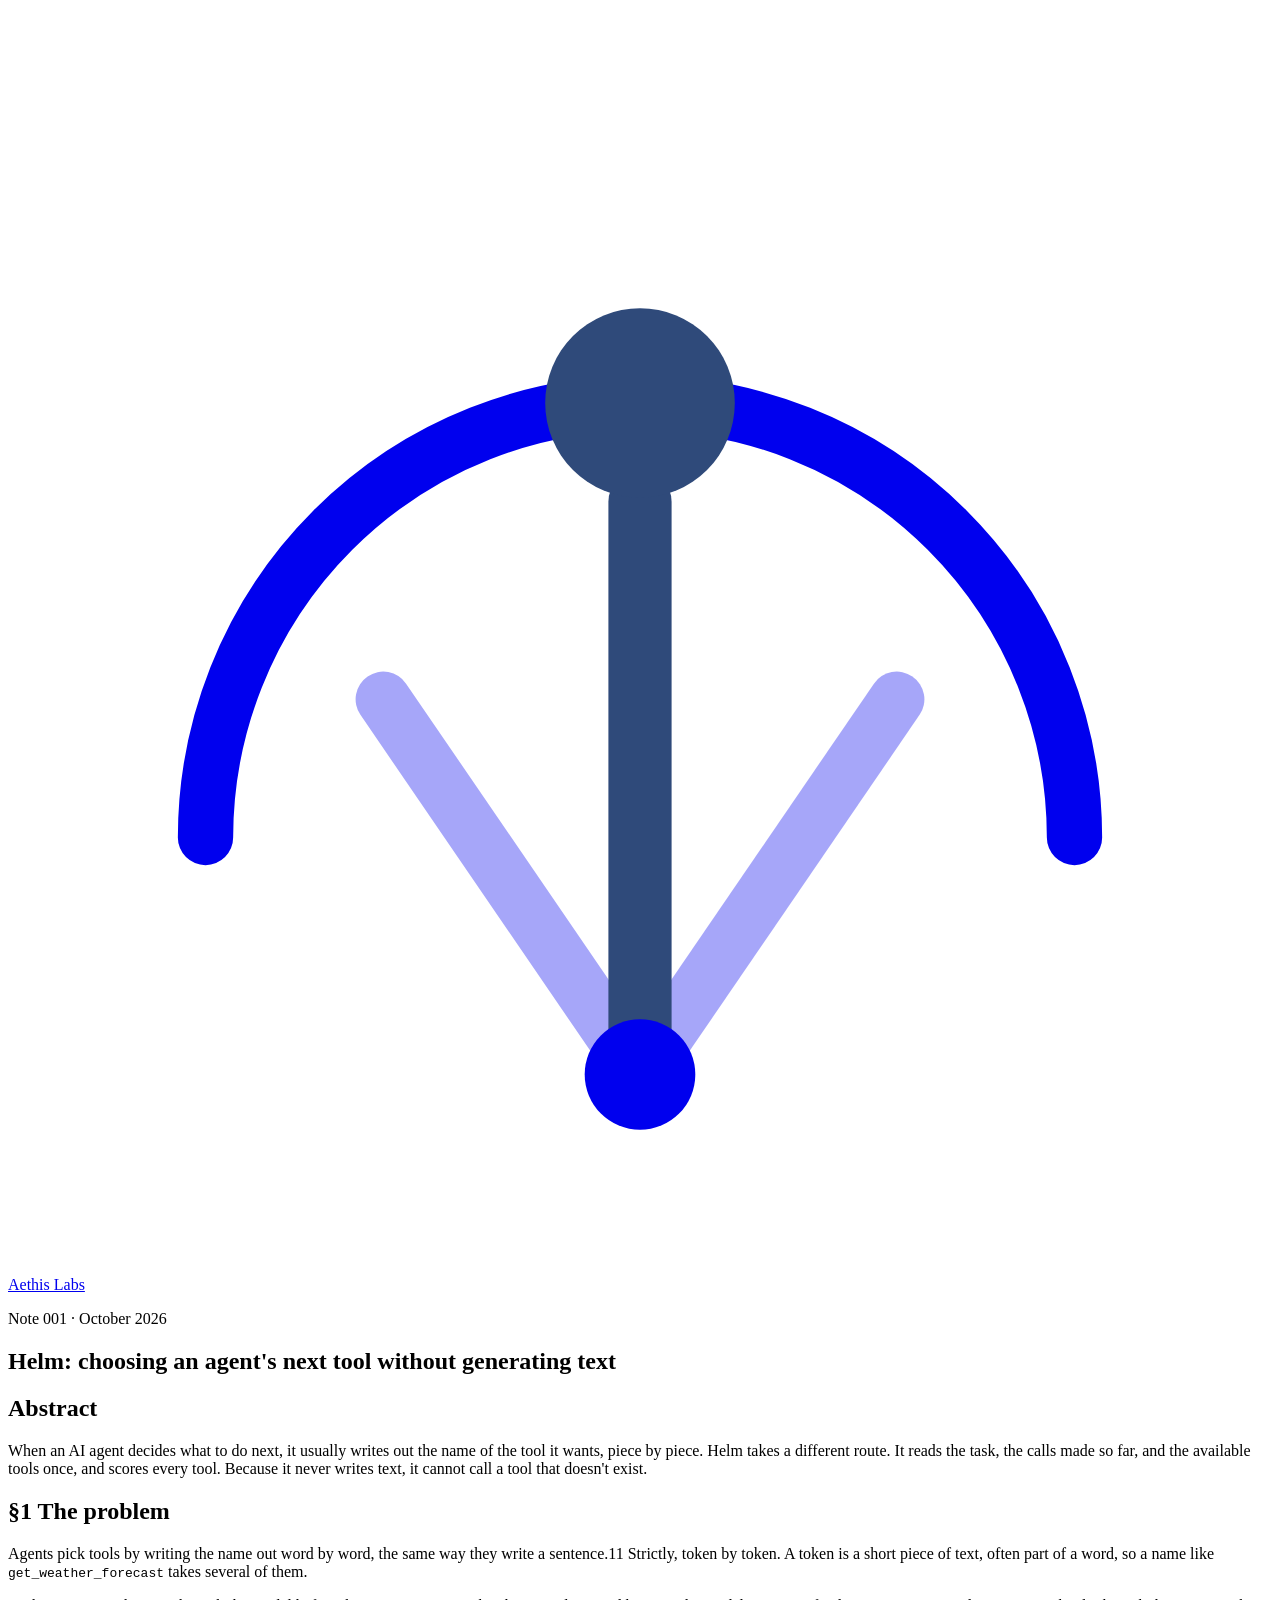
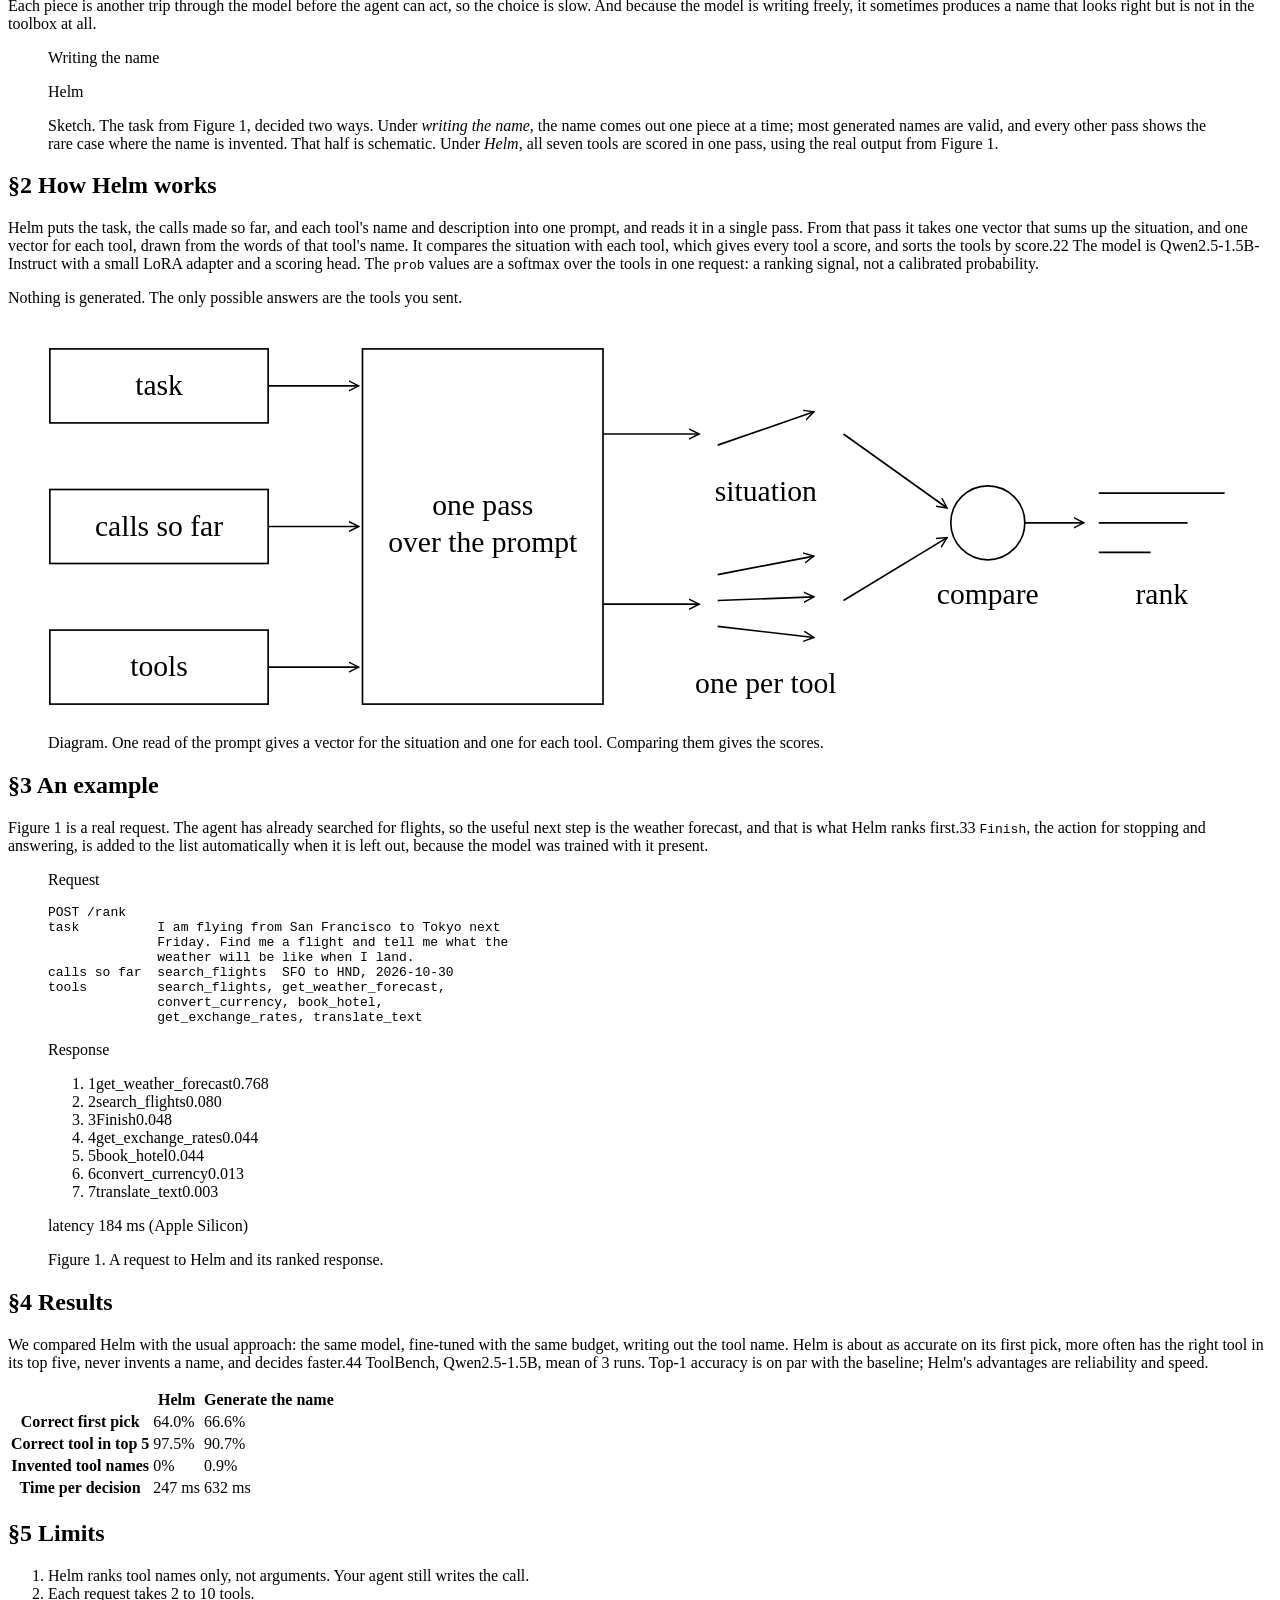
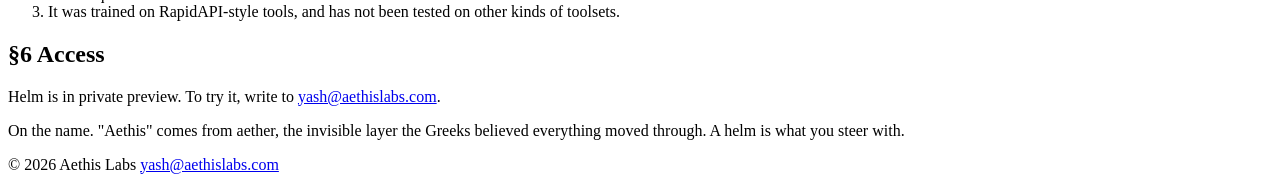
==== commit f1a6b8b7: "chore: drop GitHub links from the footer Co-Authored-By: Claude Opus 5.5 <noreply@anthropic.com>" ====
--- a/public/index.html
+++ b/public/index.html
@@ -176,8 +176,7 @@
       <p class="name-note"><span class="sc">On the name.</span> "Aethis" comes from aether, the invisible layer the Greeks believed everything moved through. A helm is what you steer with.</p>
       <p class="foot-line">
         <span>&copy; <span id="year">2026</span> Aethis Labs</span>
-        <a href="https://github.com/YashDThapliyal/aethis-helm">Helm on GitHub</a>
-        <a href="https://github.com/YashDThapliyal/aethislabs-site">Source for this page</a>
+        <a href="mailto:yash@aethislabs.com">yash@aethislabs.com</a>
       </p>
     </footer>
   </div>
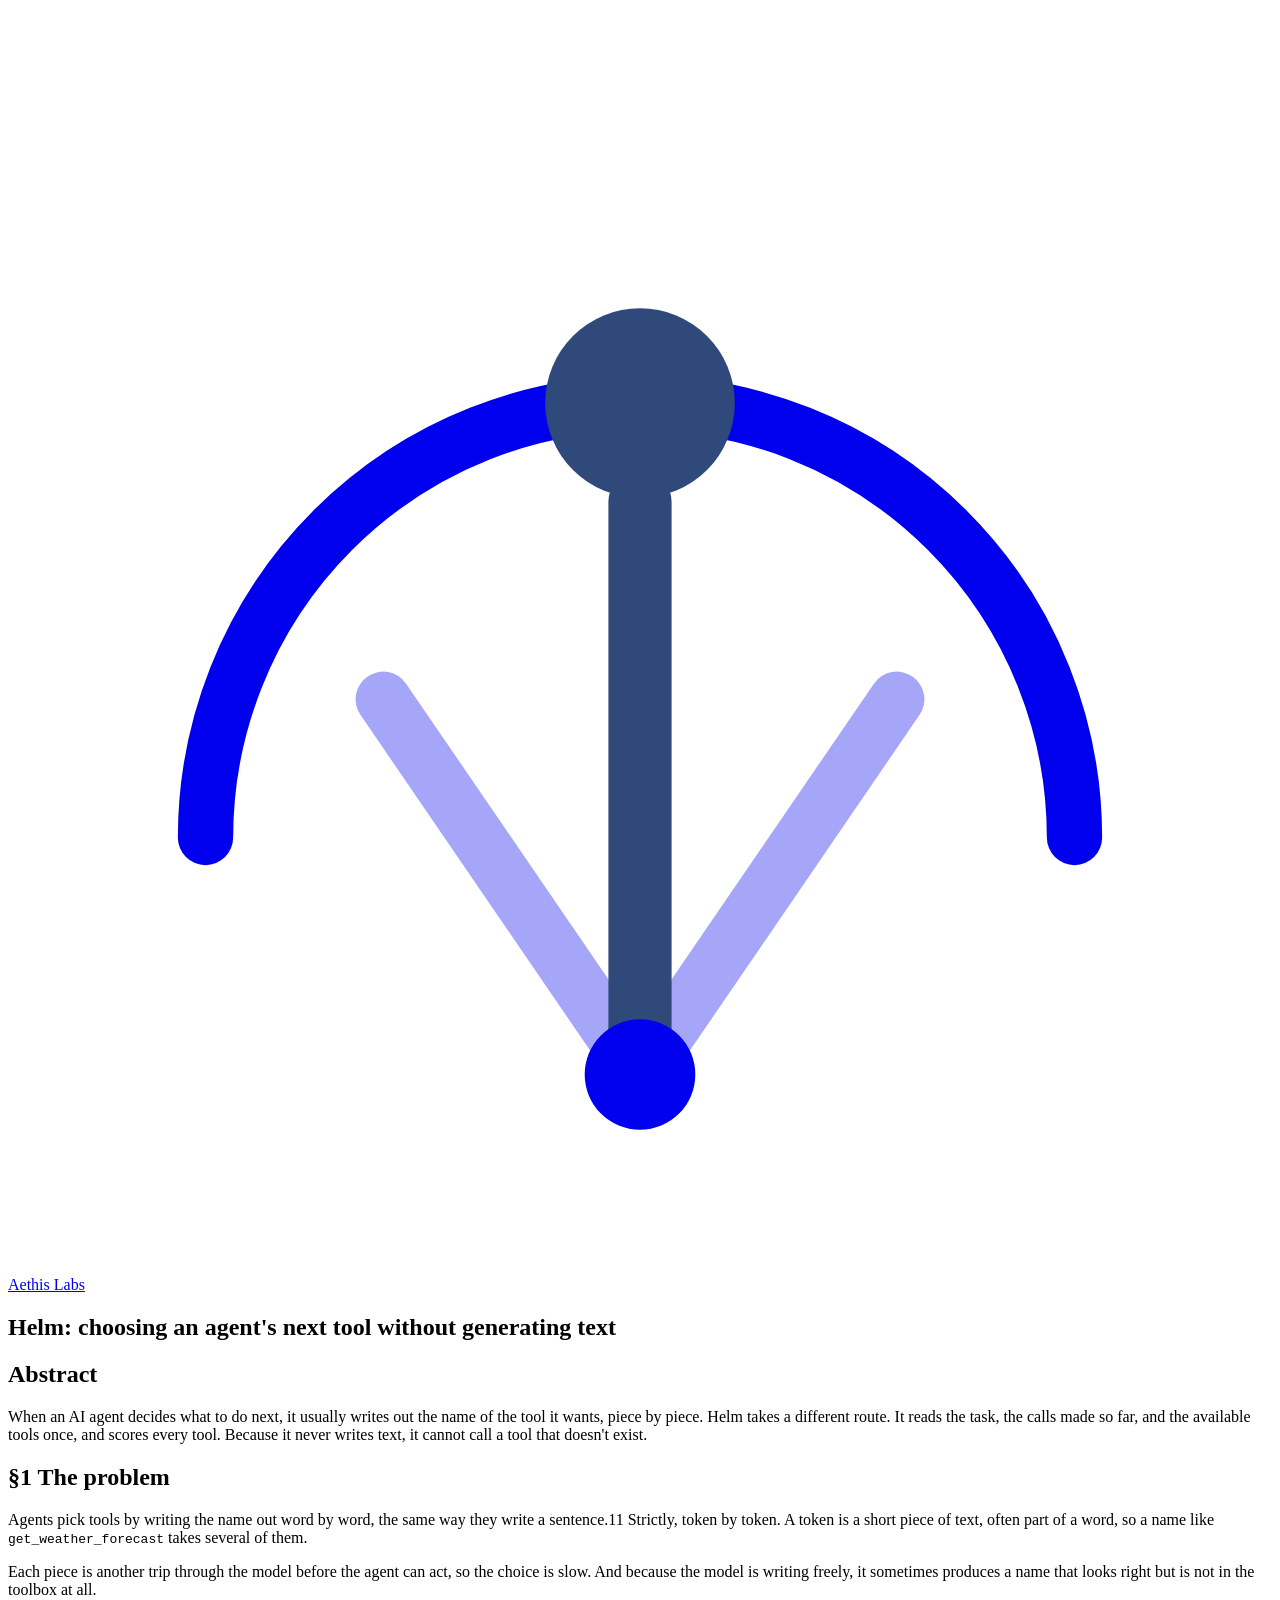
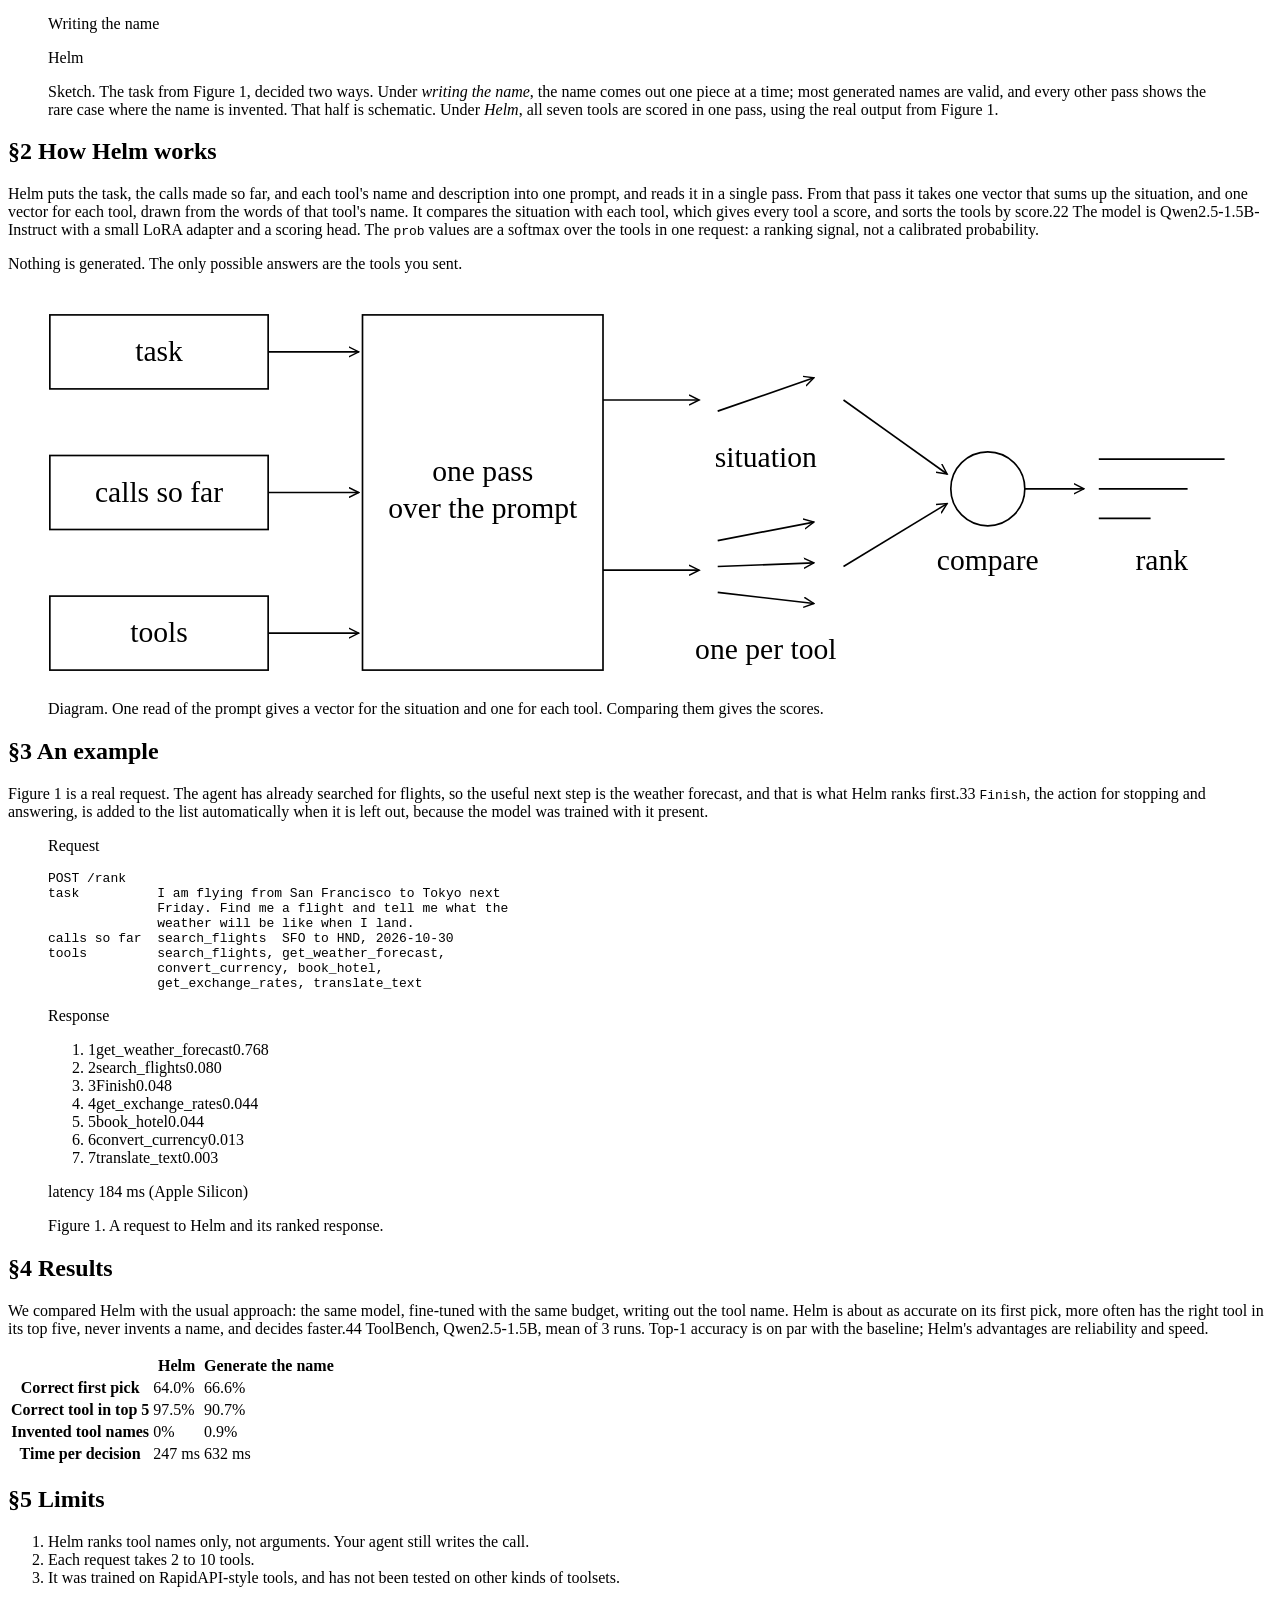
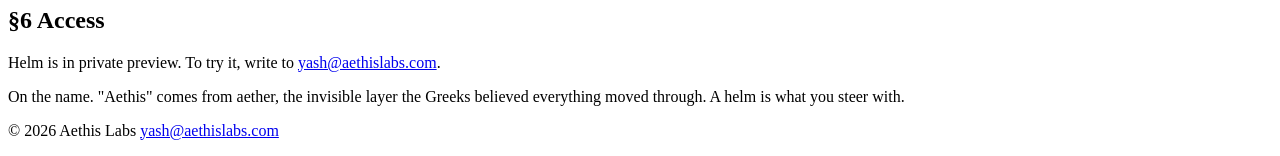
==== commit c7daaf3f: "chore: remove the dateline from the masthead Co-Authored-By: Claude Opus 5.5 <noreply@anthropic.com>" ====
--- a/public/index.html
+++ b/public/index.html
@@ -26,7 +26,6 @@
         </svg>
         <span class="sc">Aethis Labs</span>
       </a>
-      <p class="dateline sc">Note 001 &middot; October 2026</p>
     </header>
 
     <article>
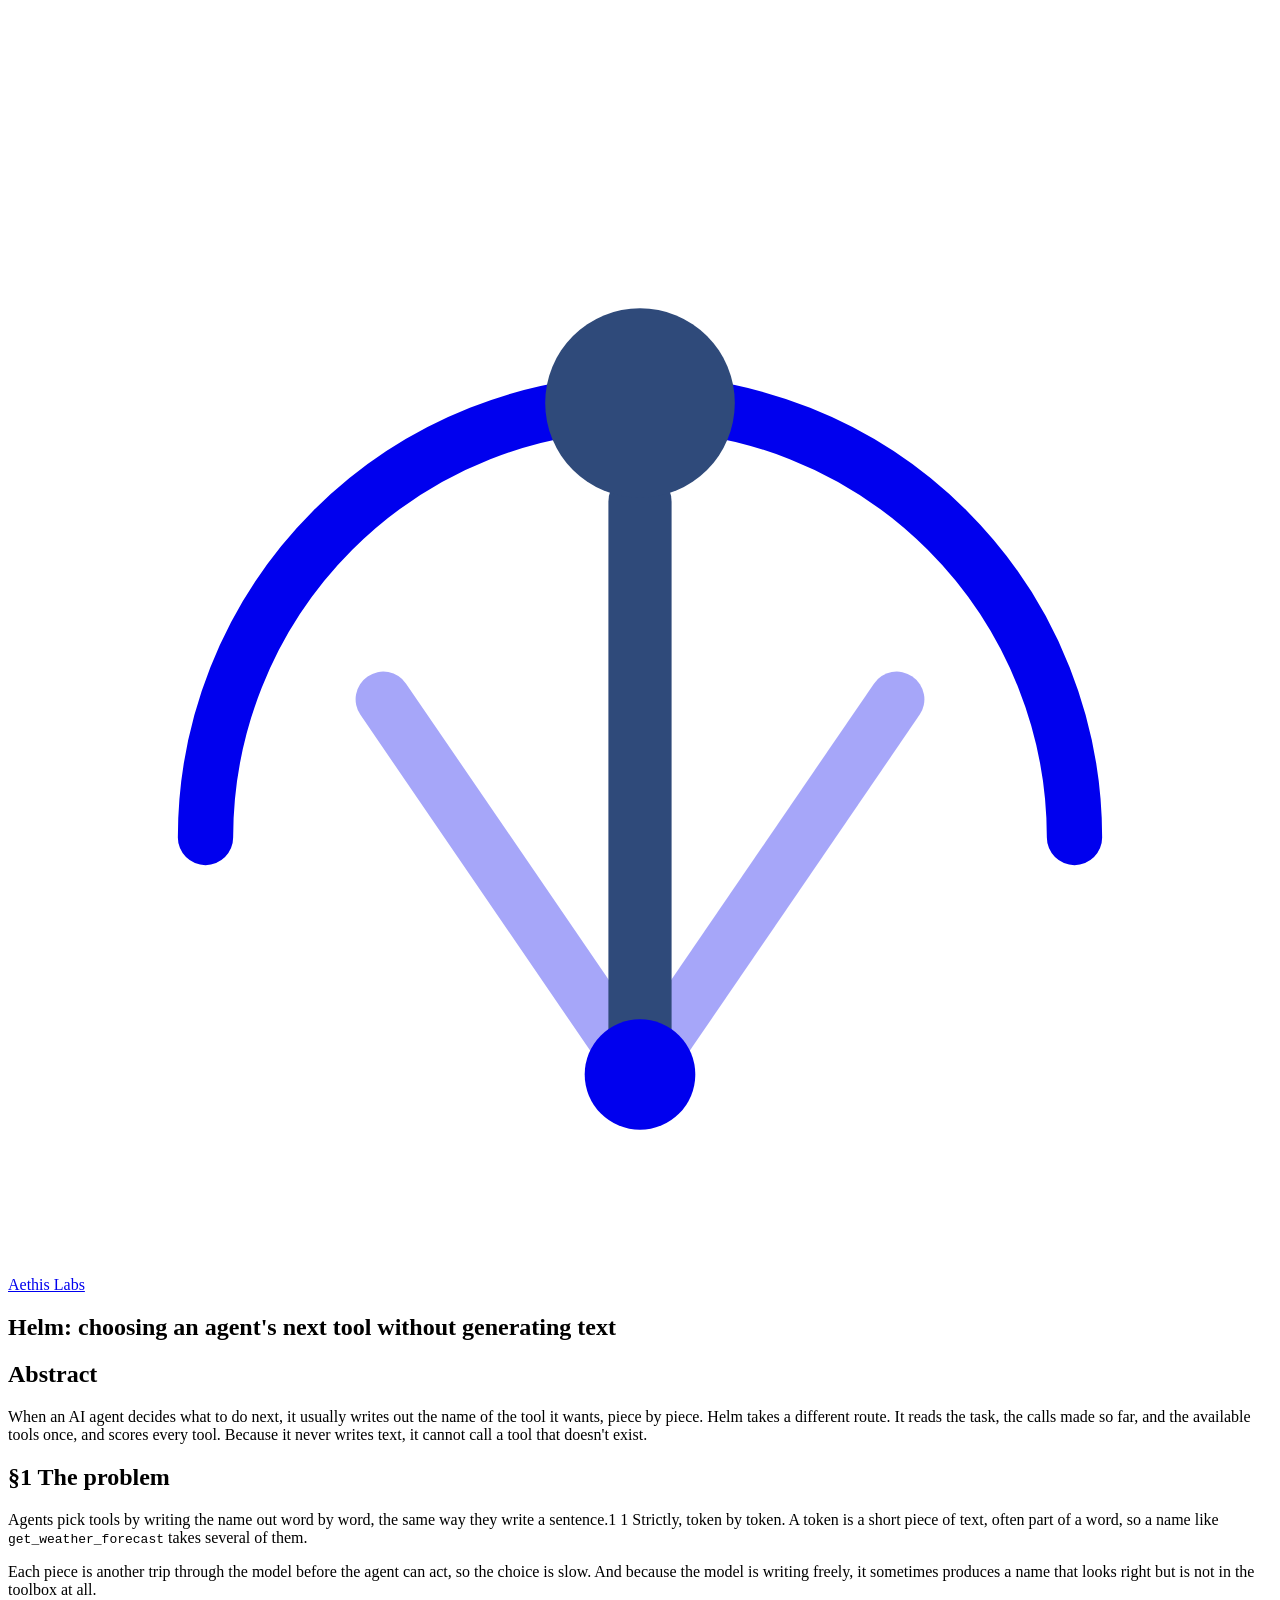
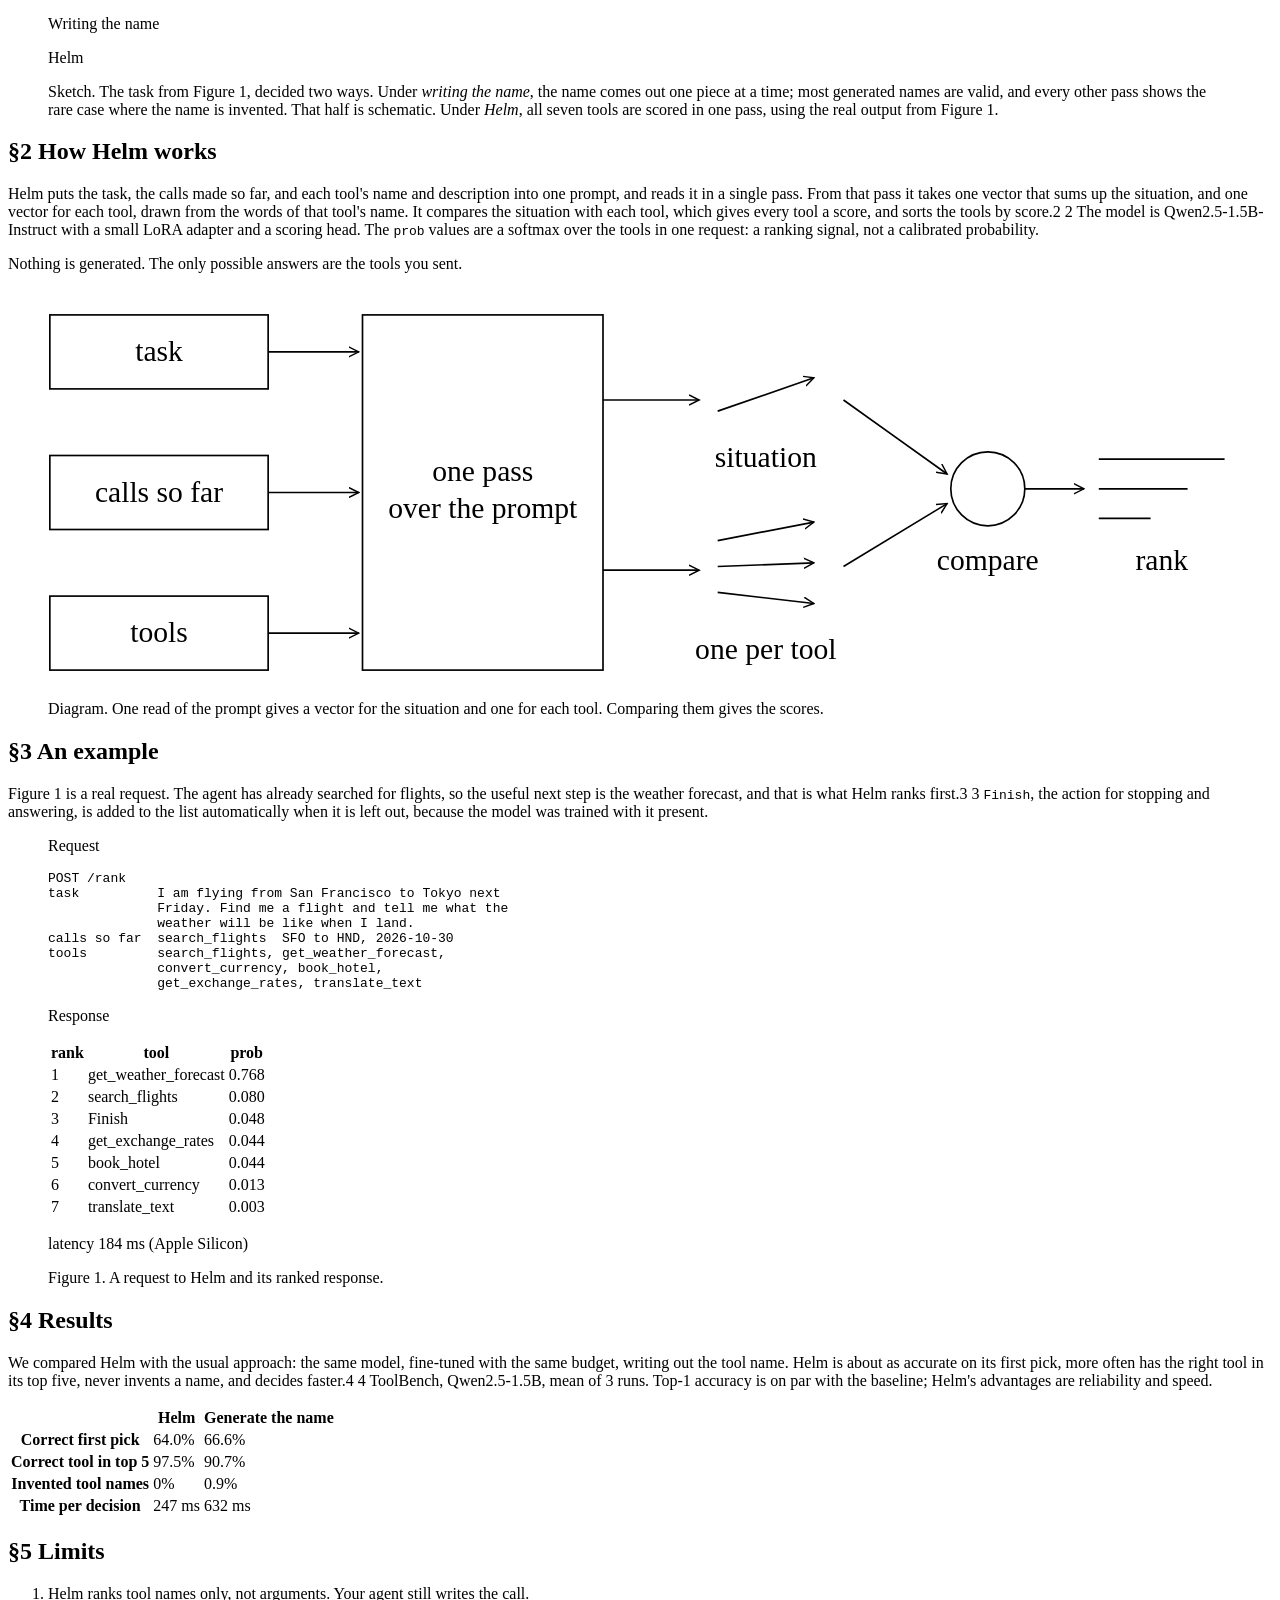
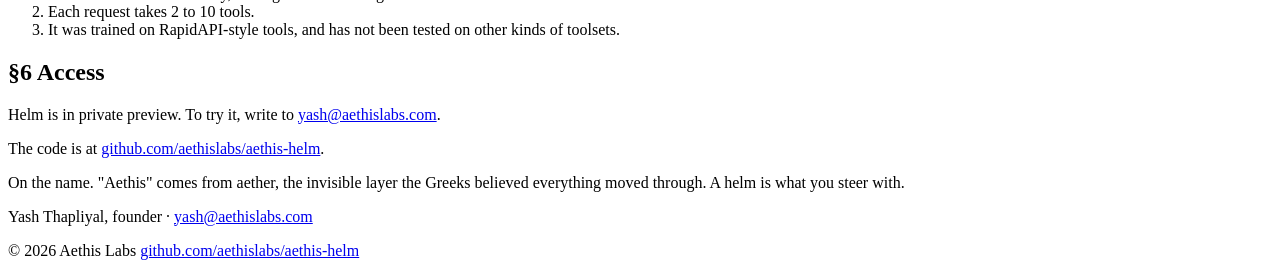
==== commit f4ba0af0: "fix: plain-text spacing, Figure 1 as a table, org GitHub links, founder line Diagram labels, sidenot" ====
--- a/public/index.html
+++ b/public/index.html
@@ -38,18 +38,18 @@
 
       <section>
         <h2><span class="sec">&sect;1</span> The problem</h2>
-        <p>Agents pick tools by writing the name out word by word, the same way they write a sentence.<label class="sn-ref" for="sn1">1</label><span class="sidenote" id="sn1"><span class="sn-num">1</span> Strictly, token by token. A token is a short piece of text, often part of a word, so a name like <code>get_weather_forecast</code> takes several of them.</span></p>
+        <p>Agents pick tools by writing the name out word by word, the same way they write a sentence.<label class="sn-ref" for="sn1">1</label> <span class="sidenote" id="sn1"><span class="sn-num">1</span> Strictly, token by token. A token is a short piece of text, often part of a word, so a name like <code>get_weather_forecast</code> takes several of them.</span></p>
         <p>Each piece is another trip through the model before the agent can act, so the choice is slow. And because the model is writing freely, it sometimes produces a name that looks right but is not in the toolbox at all.</p>
 
         <figure class="sketch" aria-label="Sketch comparing writing a tool name with scoring the toolbox">
           <div class="sk-cols">
             <div class="sk-col">
-              <p class="sk-head"><span class="sc">Writing the name</span><span class="sk-count" id="gen-count"></span></p>
+              <p class="sk-head"><span class="sc">Writing the name</span> <span class="sk-count" id="gen-count"></span></p>
               <ol class="sk-steps" id="gen-steps"></ol>
               <p class="sk-verdict" id="gen-verdict"></p>
             </div>
             <div class="sk-col">
-              <p class="sk-head"><span class="sc">Helm</span><span class="sk-count" id="helm-count"></span></p>
+              <p class="sk-head"><span class="sc">Helm</span> <span class="sk-count" id="helm-count"></span></p>
               <ol class="sk-rank" id="helm-rows"></ol>
             </div>
           </div>
@@ -59,7 +59,7 @@
 
       <section>
         <h2><span class="sec">&sect;2</span> How Helm works</h2>
-        <p>Helm puts the task, the calls made so far, and each tool's name and description into one prompt, and reads it in a single pass. From that pass it takes one vector that sums up the situation, and one vector for each tool, drawn from the words of that tool's name. It compares the situation with each tool, which gives every tool a score, and sorts the tools by score.<label class="sn-ref" for="sn2">2</label><span class="sidenote" id="sn2"><span class="sn-num">2</span> The model is Qwen2.5-1.5B-Instruct with a small LoRA adapter and a scoring head. The <code>prob</code> values are a softmax over the tools in one request: a ranking signal, not a calibrated probability.</span></p>
+        <p>Helm puts the task, the calls made so far, and each tool's name and description into one prompt, and reads it in a single pass. From that pass it takes one vector that sums up the situation, and one vector for each tool, drawn from the words of that tool's name. It compares the situation with each tool, which gives every tool a score, and sorts the tools by score.<label class="sn-ref" for="sn2">2</label> <span class="sidenote" id="sn2"><span class="sn-num">2</span> The model is Qwen2.5-1.5B-Instruct with a small LoRA adapter and a scoring head. The <code>prob</code> values are a softmax over the tools in one request: a ranking signal, not a calibrated probability.</span></p>
         <p>Nothing is generated. The only possible answers are the tools you sent.</p>
 
         <figure class="diagram">
@@ -93,15 +93,15 @@
               <line x1="568" y1="124" x2="596" y2="124"/>
             </g>
             <g class="diag-text">
-              <text x="60" y="39" text-anchor="middle">task</text>
-              <text x="60" y="115" text-anchor="middle">calls so far</text>
-              <text x="60" y="191" text-anchor="middle">tools</text>
-              <text x="235" y="104" text-anchor="middle">one pass</text>
-              <text x="235" y="124" text-anchor="middle">over the prompt</text>
-              <text x="388" y="96" text-anchor="middle" class="diag-small">situation</text>
-              <text x="388" y="200" text-anchor="middle" class="diag-small">one per tool</text>
-              <text x="508" y="152" text-anchor="middle" class="diag-small">compare</text>
-              <text x="602" y="152" text-anchor="middle" class="diag-small">rank</text>
+              <text x="60" y="39" text-anchor="middle">task </text>
+              <text x="60" y="115" text-anchor="middle">calls so far </text>
+              <text x="60" y="191" text-anchor="middle">tools </text>
+              <text x="235" y="104" text-anchor="middle">one pass </text>
+              <text x="235" y="124" text-anchor="middle">over the prompt </text>
+              <text x="388" y="96" text-anchor="middle" class="diag-small">situation </text>
+              <text x="388" y="200" text-anchor="middle" class="diag-small">one per tool </text>
+              <text x="508" y="152" text-anchor="middle" class="diag-small">compare </text>
+              <text x="602" y="152" text-anchor="middle" class="diag-small">rank </text>
             </g>
           </svg>
           <figcaption><span class="sc">Diagram.</span> One read of the prompt gives a vector for the situation and one for each tool. Comparing them gives the scores.</figcaption>
@@ -110,7 +110,7 @@
 
       <section>
         <h2><span class="sec">&sect;3</span> An example</h2>
-        <p>Figure 1 is a real request. The agent has already searched for flights, so the useful next step is the weather forecast, and that is what Helm ranks first.<label class="sn-ref" for="sn3">3</label><span class="sidenote" id="sn3"><span class="sn-num">3</span> <code>Finish</code>, the action for stopping and answering, is added to the list automatically when it is left out, because the model was trained with it present.</span></p>
+        <p>Figure 1 is a real request. The agent has already searched for flights, so the useful next step is the weather forecast, and that is what Helm ranks first.<label class="sn-ref" for="sn3">3</label> <span class="sidenote" id="sn3"><span class="sn-num">3</span> <code>Finish</code>, the action for stopping and answering, is added to the list automatically when it is left out, because the model was trained with it present.</span></p>
 
         <figure class="fig-code">
           <div class="code" id="fig1">
@@ -124,15 +124,20 @@
               convert_currency, book_hotel,
               get_exchange_rates, translate_text</pre>
             <p class="code-label sc">Response</p>
-            <ol class="resp">
-              <li><span class="r">1</span><span class="n">get_weather_forecast</span><span class="p">0.768</span></li>
-              <li><span class="r">2</span><span class="n">search_flights</span><span class="p">0.080</span></li>
-              <li><span class="r">3</span><span class="n">Finish</span><span class="p">0.048</span></li>
-              <li><span class="r">4</span><span class="n">get_exchange_rates</span><span class="p">0.044</span></li>
-              <li><span class="r">5</span><span class="n">book_hotel</span><span class="p">0.044</span></li>
-              <li><span class="r">6</span><span class="n">convert_currency</span><span class="p">0.013</span></li>
-              <li><span class="r">7</span><span class="n">translate_text</span><span class="p">0.003</span></li>
-            </ol>
+            <table class="resp">
+              <thead>
+                <tr><th scope="col">rank</th> <th scope="col">tool</th> <th scope="col">prob</th></tr>
+              </thead>
+              <tbody>
+                <tr><td class="r">1</td> <td class="n">get_weather_forecast</td> <td class="p">0.768</td></tr>
+                <tr><td class="r">2</td> <td class="n">search_flights</td> <td class="p">0.080</td></tr>
+                <tr><td class="r">3</td> <td class="n">Finish</td> <td class="p">0.048</td></tr>
+                <tr><td class="r">4</td> <td class="n">get_exchange_rates</td> <td class="p">0.044</td></tr>
+                <tr><td class="r">5</td> <td class="n">book_hotel</td> <td class="p">0.044</td></tr>
+                <tr><td class="r">6</td> <td class="n">convert_currency</td> <td class="p">0.013</td></tr>
+                <tr><td class="r">7</td> <td class="n">translate_text</td> <td class="p">0.003</td></tr>
+              </tbody>
+            </table>
             <p class="latency">latency 184 ms (Apple Silicon)</p>
           </div>
           <figcaption><span class="sc">Figure 1.</span> A request to Helm and its ranked response.</figcaption>
@@ -141,7 +146,7 @@
 
       <section>
         <h2><span class="sec">&sect;4</span> Results</h2>
-        <p>We compared Helm with the usual approach: the same model, fine-tuned with the same budget, writing out the tool name. Helm is about as accurate on its first pick, more often has the right tool in its top five, never invents a name, and decides faster.<label class="sn-ref" for="sn4">4</label><span class="sidenote" id="sn4"><span class="sn-num">4</span> ToolBench, Qwen2.5-1.5B, mean of 3 runs. Top-1 accuracy is on par with the baseline; Helm's advantages are reliability and speed.</span></p>
+        <p>We compared Helm with the usual approach: the same model, fine-tuned with the same budget, writing out the tool name. Helm is about as accurate on its first pick, more often has the right tool in its top five, never invents a name, and decides faster.<label class="sn-ref" for="sn4">4</label> <span class="sidenote" id="sn4"><span class="sn-num">4</span> ToolBench, Qwen2.5-1.5B, mean of 3 runs. Top-1 accuracy is on par with the baseline; Helm's advantages are reliability and speed.</span></p>
 
         <table class="booktabs">
           <thead>
@@ -168,14 +173,16 @@
       <section>
         <h2><span class="sec">&sect;6</span> Access</h2>
         <p>Helm is in private preview. To try it, write to <a href="mailto:yash@aethislabs.com">yash@aethislabs.com</a>.</p>
+        <p>The code is at <a href="https://github.com/aethislabs/aethis-helm">github.com/aethislabs/aethis-helm</a>.</p>
       </section>
     </article>
 
     <footer class="colophon">
       <p class="name-note"><span class="sc">On the name.</span> "Aethis" comes from aether, the invisible layer the Greeks believed everything moved through. A helm is what you steer with.</p>
+      <p class="founder">Yash Thapliyal, founder &middot; <a href="mailto:yash@aethislabs.com">yash@aethislabs.com</a></p>
       <p class="foot-line">
         <span>&copy; <span id="year">2026</span> Aethis Labs</span>
-        <a href="mailto:yash@aethislabs.com">yash@aethislabs.com</a>
+        <a href="https://github.com/aethislabs/aethis-helm">github.com/aethislabs/aethis-helm</a>
       </p>
     </footer>
   </div>
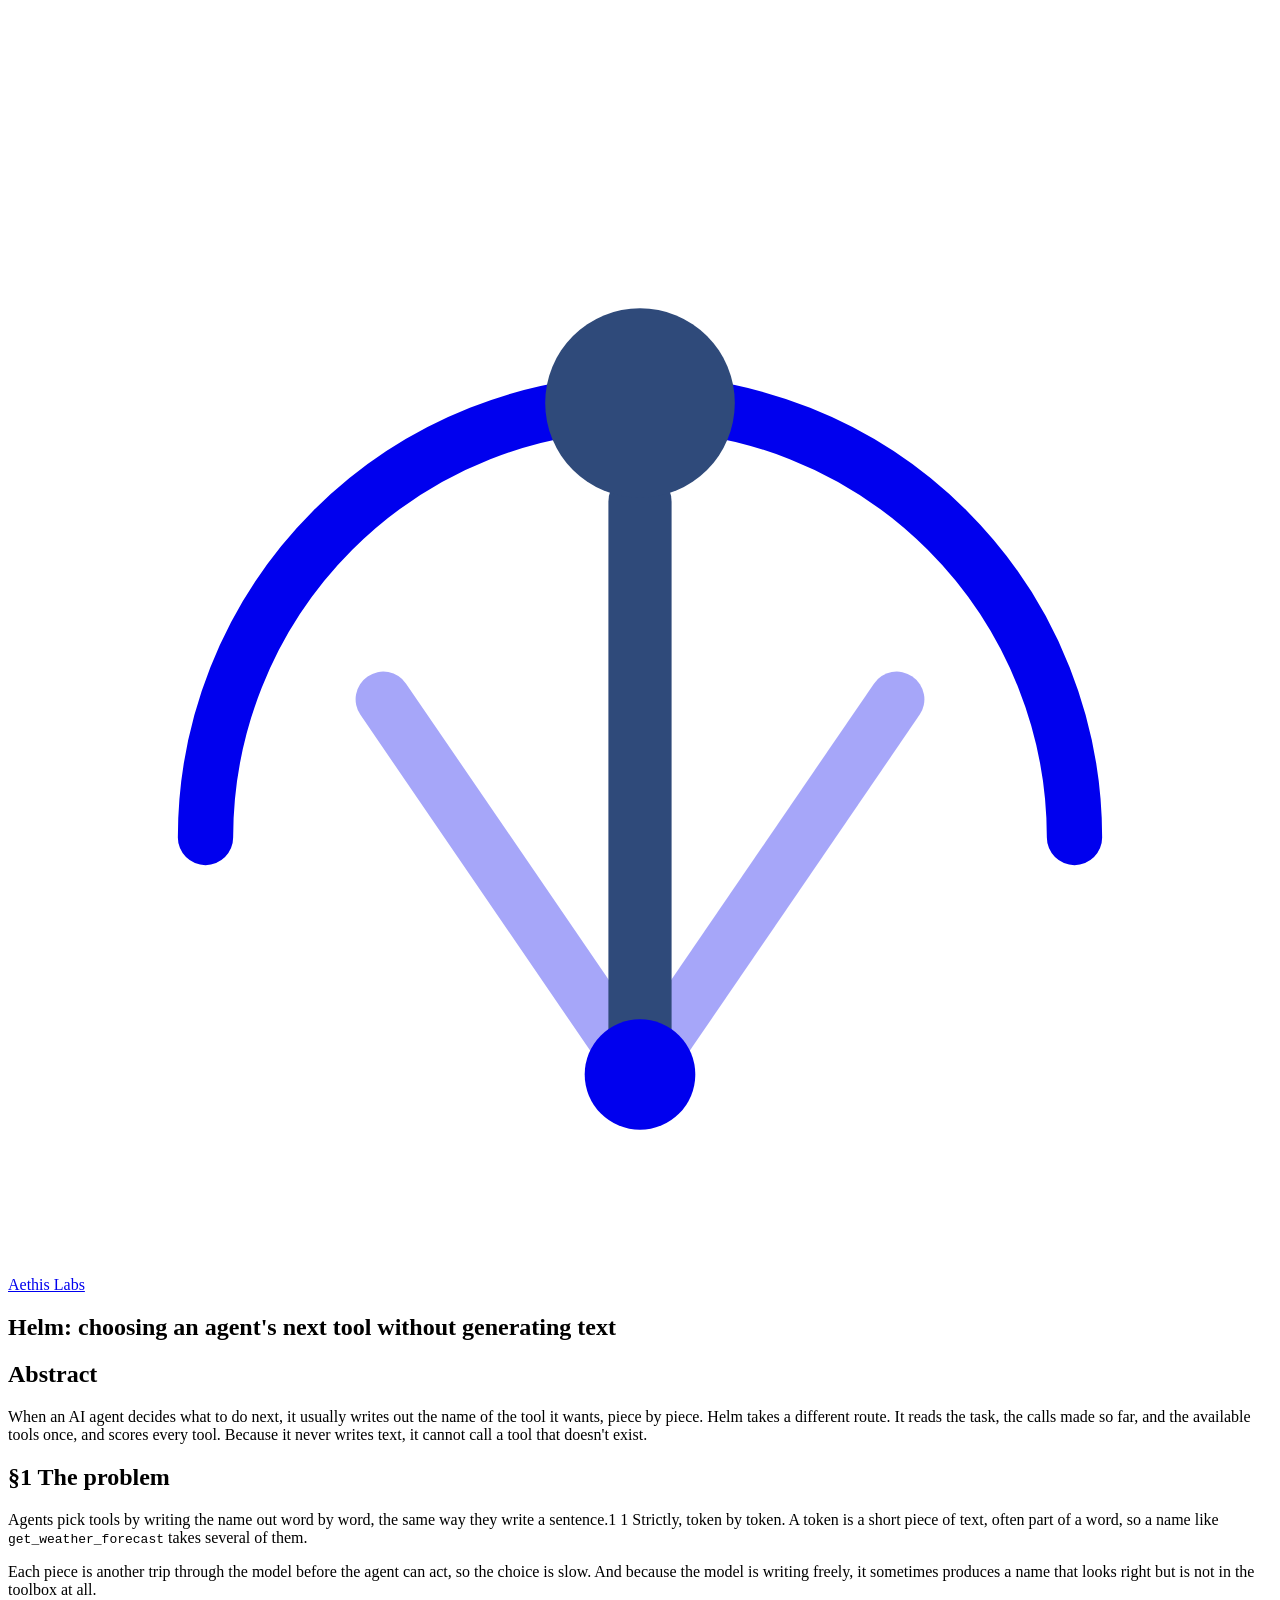
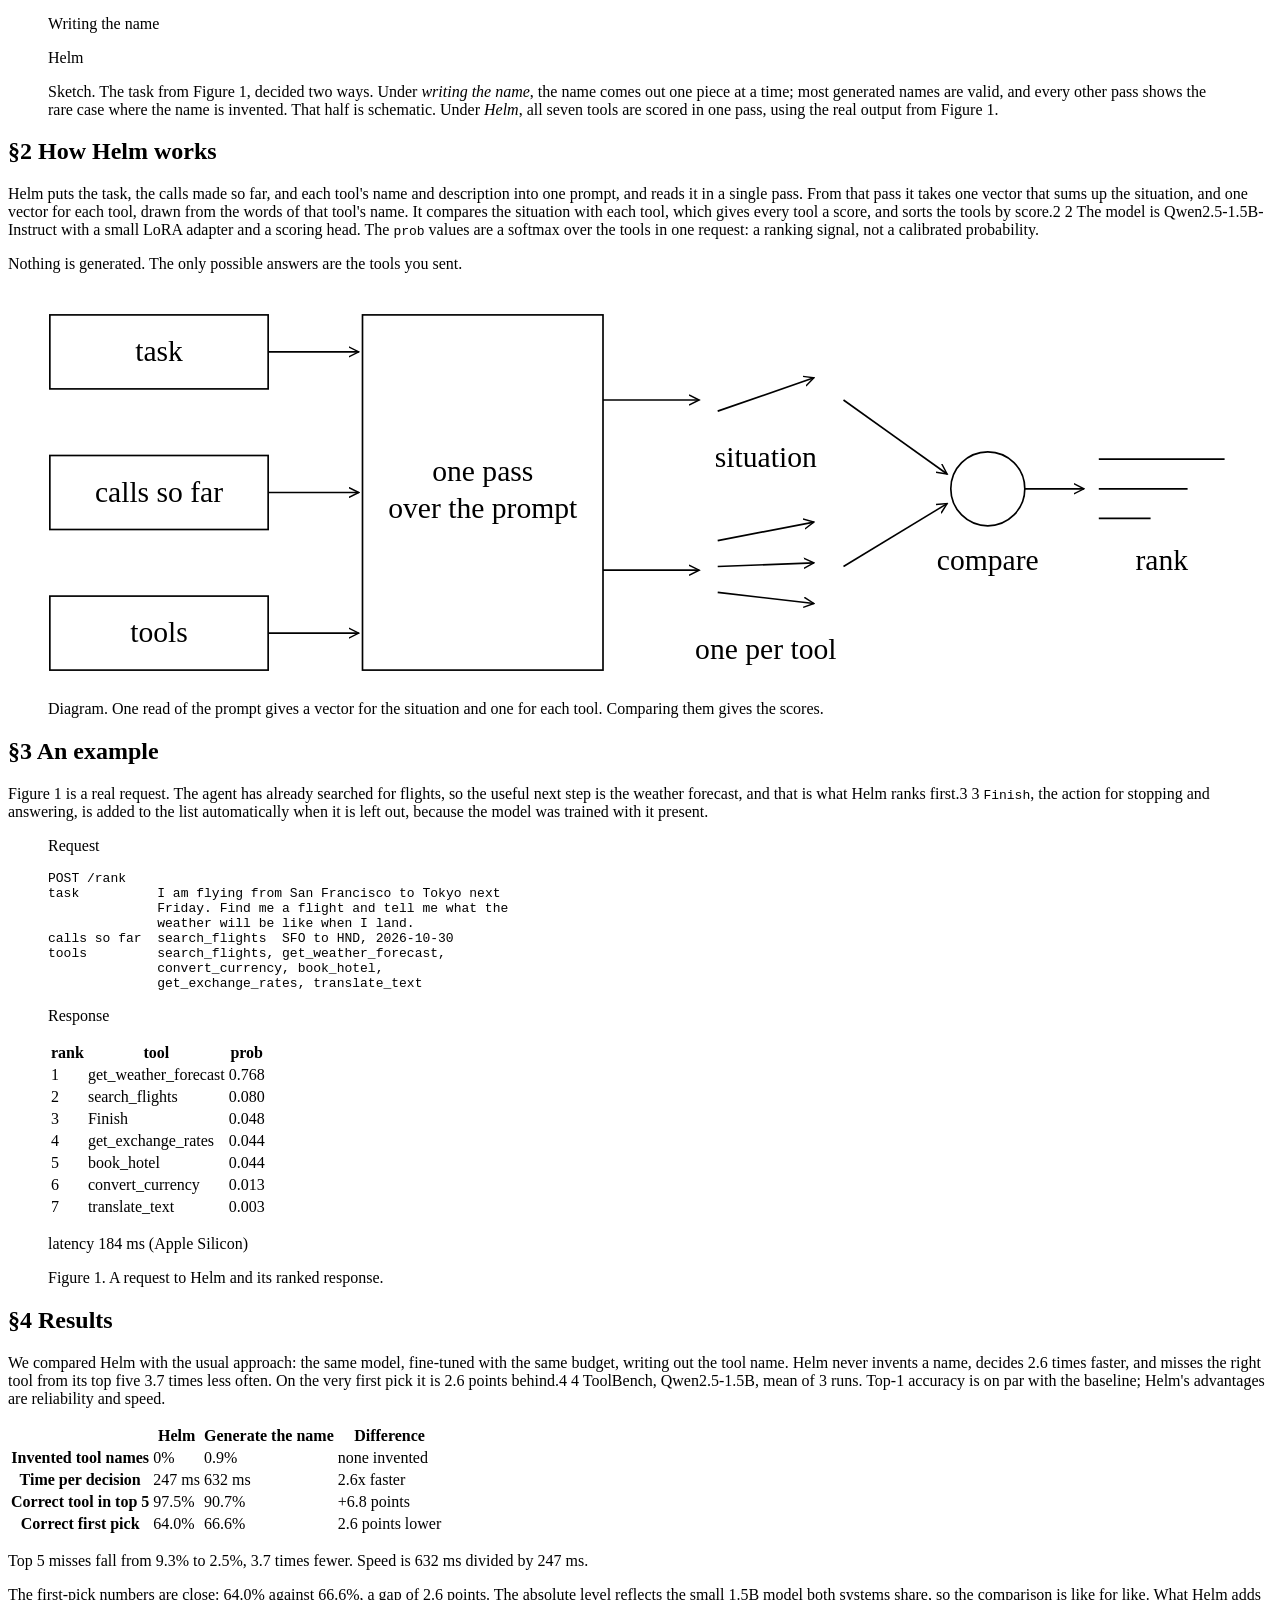
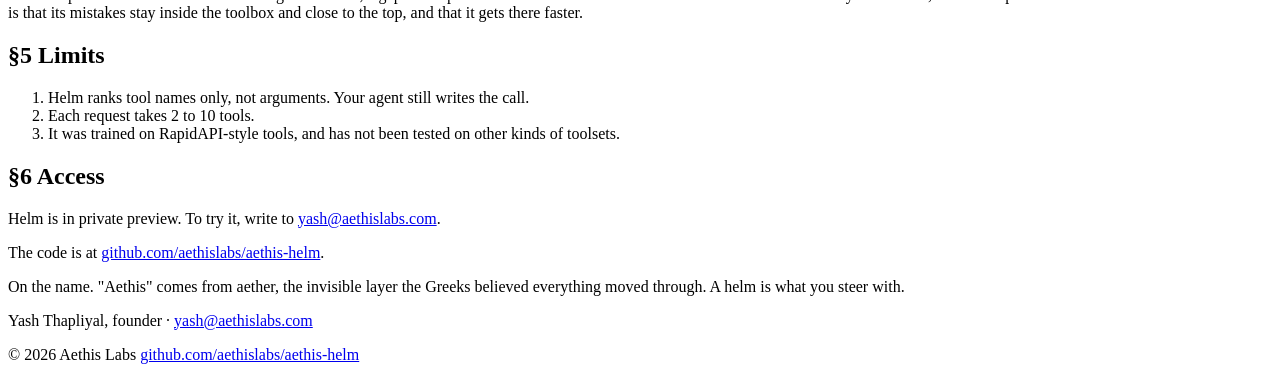
==== commit 04292175: "feat: lead results with the strongest numbers and add a difference column Co-Authored-By: Claude Opu" ====
--- a/public/index.html
+++ b/public/index.html
@@ -146,19 +146,21 @@
 
       <section>
         <h2><span class="sec">&sect;4</span> Results</h2>
-        <p>We compared Helm with the usual approach: the same model, fine-tuned with the same budget, writing out the tool name. Helm is about as accurate on its first pick, more often has the right tool in its top five, never invents a name, and decides faster.<label class="sn-ref" for="sn4">4</label> <span class="sidenote" id="sn4"><span class="sn-num">4</span> ToolBench, Qwen2.5-1.5B, mean of 3 runs. Top-1 accuracy is on par with the baseline; Helm's advantages are reliability and speed.</span></p>
+        <p>We compared Helm with the usual approach: the same model, fine-tuned with the same budget, writing out the tool name. Helm never invents a name, decides 2.6 times faster, and misses the right tool from its top five 3.7 times less often. On the very first pick it is 2.6 points behind.<label class="sn-ref" for="sn4">4</label> <span class="sidenote" id="sn4"><span class="sn-num">4</span> ToolBench, Qwen2.5-1.5B, mean of 3 runs. Top-1 accuracy is on par with the baseline; Helm's advantages are reliability and speed.</span></p>
 
         <table class="booktabs">
           <thead>
-            <tr><th scope="col"></th><th scope="col">Helm</th><th scope="col">Generate the name</th></tr>
+            <tr><th scope="col"></th> <th scope="col">Helm</th> <th scope="col">Generate the name</th> <th scope="col">Difference</th></tr>
           </thead>
           <tbody>
-            <tr><th scope="row">Correct first pick</th><td>64.0%</td><td>66.6%</td></tr>
-            <tr><th scope="row">Correct tool in top 5</th><td>97.5%</td><td>90.7%</td></tr>
-            <tr><th scope="row">Invented tool names</th><td>0%</td><td>0.9%</td></tr>
-            <tr><th scope="row">Time per decision</th><td>247 ms</td><td>632 ms</td></tr>
+            <tr><th scope="row">Invented tool names</th> <td>0%</td> <td>0.9%</td> <td class="diff">none invented</td></tr>
+            <tr><th scope="row">Time per decision</th> <td>247 ms</td> <td>632 ms</td> <td class="diff">2.6x faster</td></tr>
+            <tr><th scope="row">Correct tool in top 5</th> <td>97.5%</td> <td>90.7%</td> <td class="diff">+6.8 points</td></tr>
+            <tr><th scope="row">Correct first pick</th> <td>64.0%</td> <td>66.6%</td> <td class="diff">2.6 points lower</td></tr>
           </tbody>
         </table>
+        <p class="table-note">Top 5 misses fall from 9.3% to 2.5%, 3.7 times fewer. Speed is 632 ms divided by 247 ms.</p>
+        <p>The first-pick numbers are close: 64.0% against 66.6%, a gap of 2.6 points. The absolute level reflects the small 1.5B model both systems share, so the comparison is like for like. What Helm adds is that its mistakes stay inside the toolbox and close to the top, and that it gets there faster.</p>
       </section>
 
       <section>
